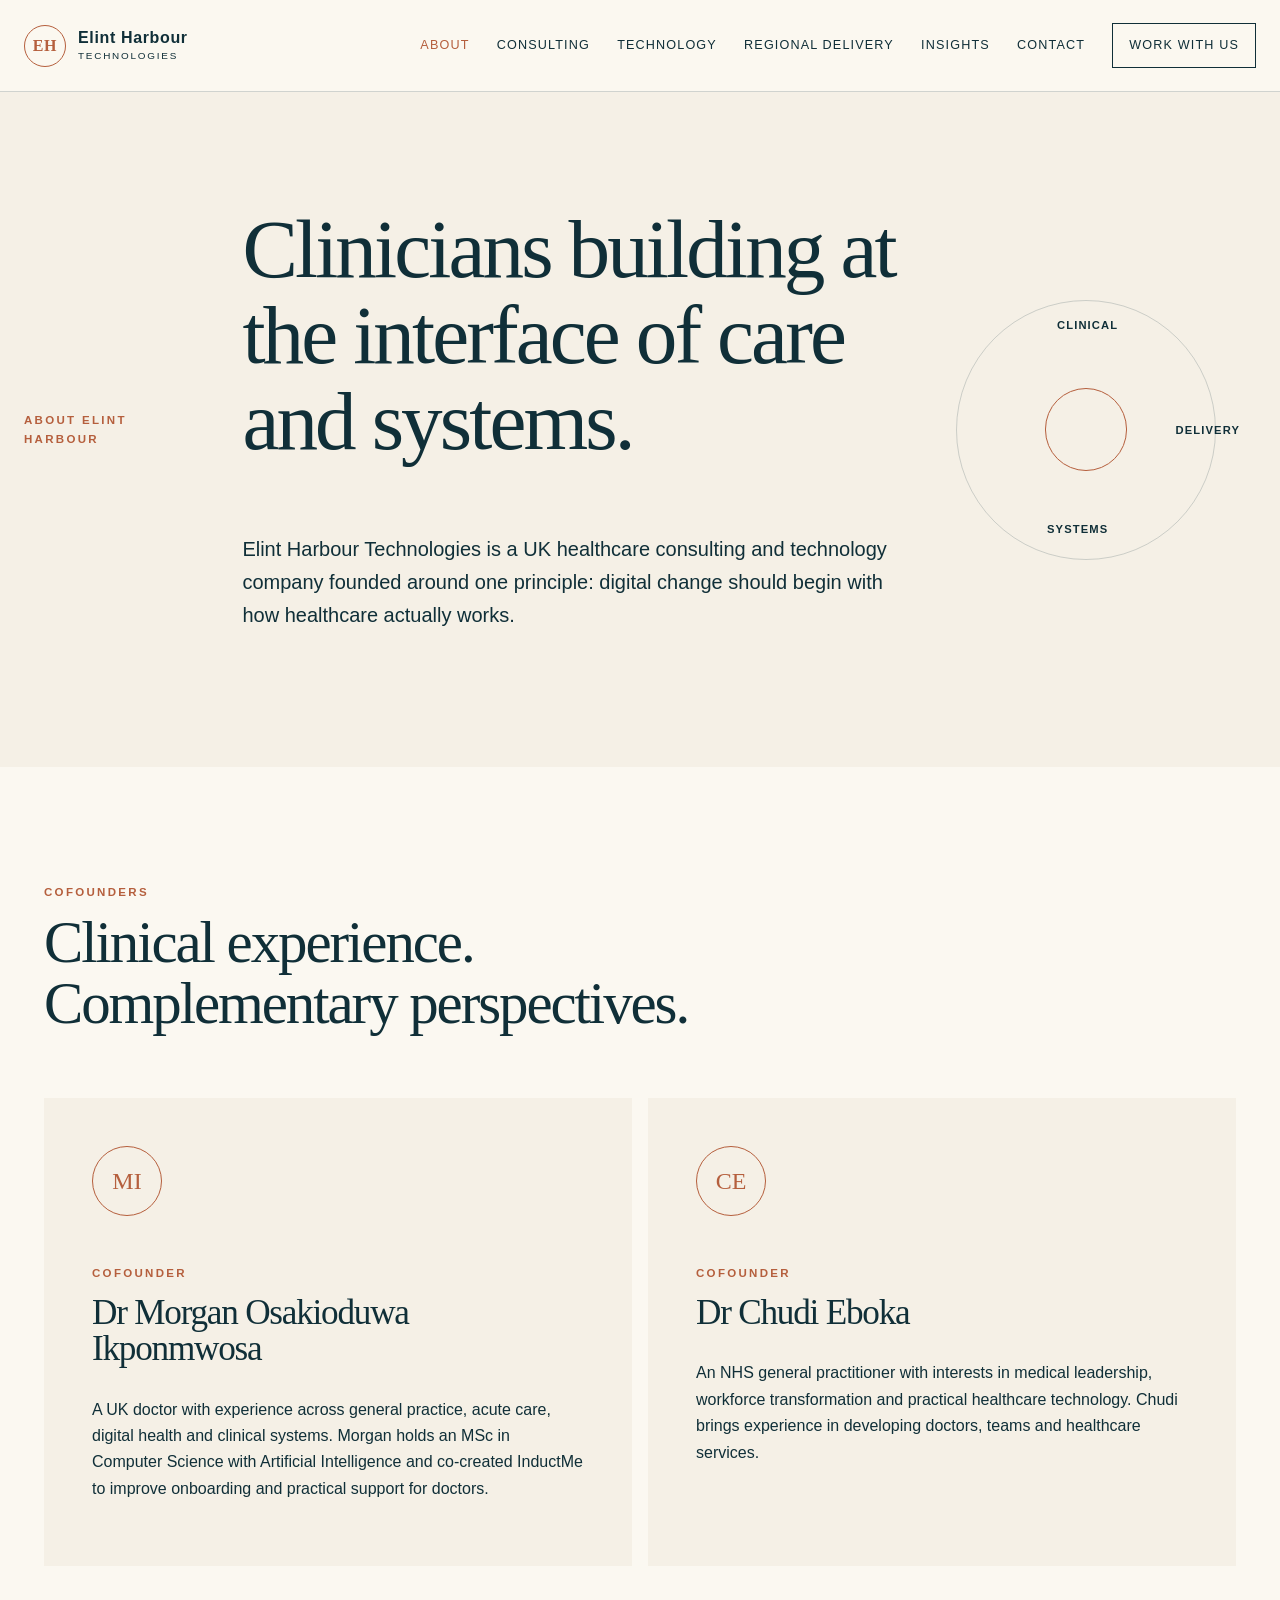
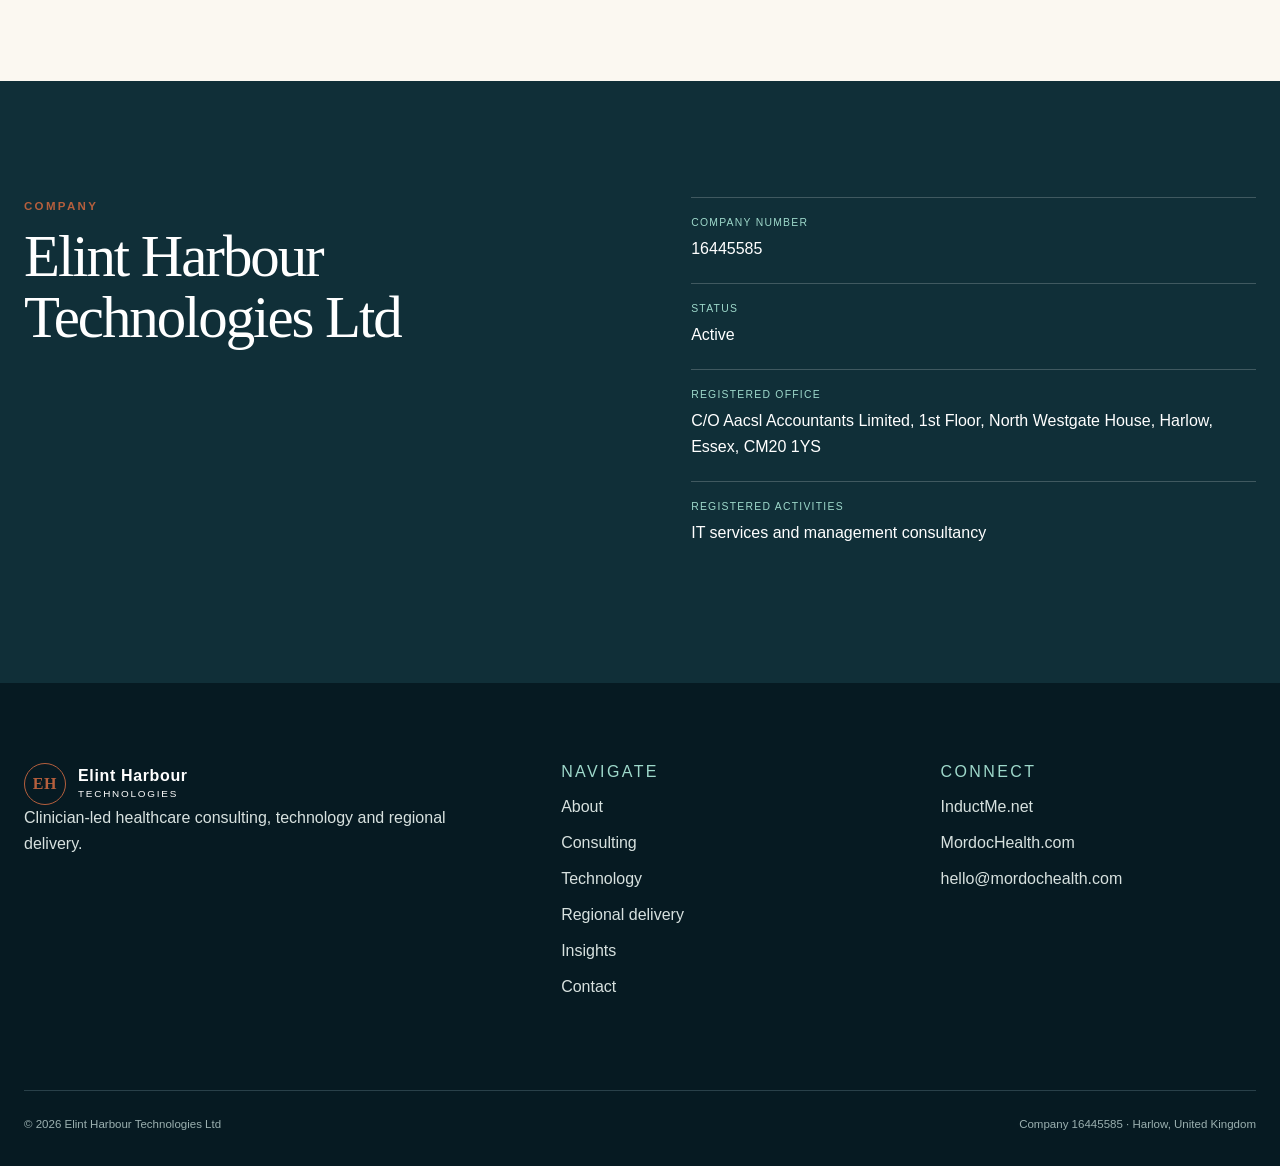
==== about/index.html @ cb21244c "Publish portfolio design option" ====
<!doctype html><html lang="en-GB"><head><meta charset="utf-8"><meta name="viewport" content="width=device-width,initial-scale=1"><title>About Elint Harbour Technologies</title><meta name="description" content="Meet Elint Harbour Technologies and cofounders Dr Morgan Ikponmwosa and Dr Chudi Eboka."><meta name="theme-color" content="#102f38"><link rel="stylesheet" href="../assets/css/site.css"><script defer src="../assets/js/site.js"></script></head><body><a class="skip" href="#main">Skip to content</a><header class="site-header"><a class="brand" href="../"><span class="brand-mark">EH</span><span>Elint Harbour<small>Technologies</small></span></a><button class="menu" type="button" aria-expanded="false" aria-controls="primary-nav"><span>Menu</span><i></i></button><nav id="primary-nav" aria-label="Primary navigation"><a href="../about/" aria-current="page">About</a><a href="../consulting/">Consulting</a><a href="../technology/">Technology</a><a href="../regional-delivery/">Regional delivery</a><a href="../insights/">Insights</a><a href="../contact/">Contact</a><a class="nav-cta" href="../contact/">Work with us</a></nav></header><main id="main"><section class="page-hero"><div class="rule-label">About Elint Harbour</div><div class="hero-copy"><h1>Clinicians building at the interface of care and systems.</h1><p>Elint Harbour Technologies is a UK healthcare consulting and technology company founded around one principle: digital change should begin with how healthcare actually works.</p></div><div class="orbit" aria-hidden="true"><i></i><b>Clinical</b><b>Systems</b><b>Delivery</b></div></section><section class="founders"><div class="section-intro"><p class="eyebrow">Cofounders</p><h2>Clinical experience. Complementary perspectives.</h2></div><div class="founder-grid"><article><div class="monogram">MI</div><p class="eyebrow">Cofounder</p><h2>Dr Morgan Osakioduwa Ikponmwosa</h2><p>A UK doctor with experience across general practice, acute care, digital health and clinical systems. Morgan holds an MSc in Computer Science with Artificial Intelligence and co-created InductMe to improve onboarding and practical support for doctors.</p></article><article><div class="monogram">CE</div><p class="eyebrow">Cofounder</p><h2>Dr Chudi Eboka</h2><p>An NHS general practitioner with interests in medical leadership, workforce transformation and practical healthcare technology. Chudi brings experience in developing doctors, teams and healthcare services.</p></article></div></section><section class="company-facts"><div><p class="eyebrow">Company</p><h2>Elint Harbour Technologies Ltd</h2></div><dl><div><dt>Company number</dt><dd>16445585</dd></div><div><dt>Status</dt><dd>Active</dd></div><div><dt>Registered office</dt><dd>C/O Aacsl Accountants Limited, 1st Floor, North Westgate House, Harlow, Essex, CM20 1YS</dd></div><div><dt>Registered activities</dt><dd>IT services and management consultancy</dd></div></dl></section></main><footer><div class="footer-grid"><div><a class="brand inverse" href="../"><span class="brand-mark">EH</span><span>Elint Harbour<small>Technologies</small></span></a><p>Clinician-led healthcare consulting, technology and regional delivery.</p></div><div><h2>Navigate</h2><a href="../about/" aria-current="page">About</a><a href="../consulting/">Consulting</a><a href="../technology/">Technology</a><a href="../regional-delivery/">Regional delivery</a><a href="../insights/">Insights</a><a href="../contact/">Contact</a></div><div><h2>Connect</h2><a href="https://inductme.net/">InductMe.net</a><a href="https://mordochealth.com/">MordocHealth.com</a><a href="mailto:hello@mordochealth.com">hello@mordochealth.com</a></div></div><div class="legal"><span>© 2026 Elint Harbour Technologies Ltd</span><span>Company 16445585 · Harlow, United Kingdom</span></div></footer></body></html>
---- assets/css/site.css ----
:root{--ink:#102f38;--navy:#0a2530;--teal:#0b7772;--teal2:#9ed9cb;--ivory:#f5f0e6;--paper:#fbf8f1;--sand:#e7d5b7;--copper:#b55f3d;--line:rgba(16,47,56,.18);--max:1240px}*{box-sizing:border-box}html{scroll-behavior:smooth}body{margin:0;background:var(--paper);color:var(--ink);font:16px/1.65 Arial,Helvetica,sans-serif}a{color:inherit}h1,h2,h3,p{margin-top:0}h1,h2{font-family:Georgia,'Times New Roman',serif;font-weight:400;line-height:1.03;letter-spacing:-.035em}h1{font-size:clamp(3.4rem,7.7vw,7.4rem)}h2{font-size:clamp(2.25rem,4.6vw,4.8rem)}h3{font-size:1.4rem}.skip{position:fixed;z-index:20;top:-100px;left:1rem;background:#fff;padding:.8rem}.skip:focus{top:1rem}.site-header{height:92px;padding:0 max(24px,calc((100vw - var(--max))/2));display:flex;align-items:center;justify-content:space-between;border-bottom:1px solid var(--line);background:rgba(251,248,241,.96);position:relative;z-index:10}.brand{display:flex;align-items:center;gap:.75rem;text-decoration:none;font-weight:700;letter-spacing:.04em;line-height:1}.brand small{display:block;font-size:.62rem;text-transform:uppercase;letter-spacing:.18em;margin-top:.3rem;font-weight:400}.brand-mark{display:grid;place-items:center;width:42px;height:42px;border:1px solid var(--copper);border-radius:50%;font-family:Georgia,serif;color:var(--copper)}nav{display:flex;align-items:center;gap:1.7rem}nav a{text-decoration:none;font-size:.79rem;text-transform:uppercase;letter-spacing:.09em;white-space:nowrap}nav a[aria-current=page]{color:var(--copper)}.nav-cta{border:1px solid var(--ink);padding:.7rem 1rem}.menu{display:none}.home-hero,.page-hero,.statement,.pillars,.model,.spotlight,.principles,.directory,.capabilities,.audience,.product-focus,.boundary,.regional-grid,.roadmap,.future-regions,.founders,.company-facts,.themes,.contact-paths{max-width:var(--max);margin:auto;padding:clamp(70px,9vw,130px) 24px}.home-hero{max-width:none;padding-left:max(24px,calc((100vw - var(--max))/2));padding-right:max(24px,calc((100vw - var(--max))/2));min-height:730px;display:grid;grid-template-columns:1.08fr .92fr;gap:7vw;align-items:center;background:linear-gradient(120deg,var(--paper) 0 68%,var(--ivory) 68%)}.home-hero h1 em{color:var(--teal);font-style:italic}.hero-copy>p:not(.eyebrow){font-size:1.25rem;max-width:680px}.eyebrow,.rule-label{text-transform:uppercase;letter-spacing:.2em;font-weight:bold;font-size:.72rem;color:var(--copper)}.actions{display:flex;align-items:center;gap:2rem;margin-top:2.1rem}.button{display:inline-block;background:var(--ink);color:white;text-decoration:none;padding:1rem 1.4rem;text-transform:uppercase;letter-spacing:.12em;font-size:.75rem}.text-link{font-weight:bold;text-decoration:none;border-bottom:1px solid;padding-bottom:.2rem}.system-map{border:1px solid var(--line);padding:1.2rem;background:rgba(255,255,255,.55)}.map-head{min-height:220px;background:var(--ink);color:white;padding:2rem;display:flex;flex-direction:column;justify-content:space-between}.map-head span,.map-grid small{font-size:.7rem;text-transform:uppercase;letter-spacing:.16em;color:var(--teal2)}.map-head strong{font:2.2rem/1.1 Georgia,serif}.map-grid{display:grid;grid-template-columns:repeat(3,1fr);border:1px solid var(--line);border-top:0}.map-grid a{padding:1.2rem .8rem;text-decoration:none;border-right:1px solid var(--line)}.map-grid a:last-child{border:0}.map-grid b,.map-grid span{display:block}.map-grid span{font-size:.72rem;margin-top:.5rem}.statement{text-align:center}.statement h2 span{color:var(--teal)}.split{display:grid;grid-template-columns:1fr 1fr;gap:7vw;text-align:left;max-width:950px;margin:3rem auto 0}.split .lead{font:1.7rem/1.35 Georgia,serif}.pillars{display:grid;grid-template-columns:.8fr 1.2fr;gap:8vw;border-top:1px solid var(--line)}.pillar-list article{padding:2.2rem 0;border-top:1px solid var(--line);display:grid;grid-template-columns:120px 1fr;gap:.5rem 2rem}.pillar-list article:first-child{border-top:0;padding-top:0}.pillar-list span{grid-row:1/4;text-transform:uppercase;font-size:.7rem;letter-spacing:.15em}.pillar-list h3{font:2rem Georgia,serif;margin:0}.pillar-list a{font-weight:bold}.model{max-width:none;background:var(--ink);color:white;padding-left:max(24px,calc((100vw - var(--max))/2));padding-right:max(24px,calc((100vw - var(--max))/2));display:grid;grid-template-columns:1fr 1fr;gap:10vw}.model p{max-width:570px}.light{color:white}.geo-lines{border-left:1px solid rgba(255,255,255,.3);padding-left:3rem}.geo-lines div{padding:1.8rem 0;border-bottom:1px solid rgba(255,255,255,.2)}.geo-lines b,.geo-lines span{display:block}.geo-lines span{color:#b9cecf}.geo-lines .active b{color:var(--teal2)}.spotlight{display:grid;grid-template-columns:1fr 1fr;gap:1rem}.spot-card{padding:clamp(2rem,5vw,5rem)}.spot-card h2{font-size:clamp(2.4rem,4vw,4.4rem)}.spot-card a{font-weight:bold}.teal{background:var(--teal);color:white}.sand{background:var(--sand)}.principles{display:grid;grid-template-columns:1fr 1fr;gap:7vw}.principles ol{list-style:none;padding:0;margin:0;counter-reset:item}.principles li{border-top:1px solid var(--line);padding:1.5rem 0;display:grid;gap:.4rem}.principles li b{font:1.5rem Georgia,serif}.directory{background:var(--ivory);max-width:none;padding-left:max(24px,calc((100vw - var(--max))/2));padding-right:max(24px,calc((100vw - var(--max))/2))}.directory>div{display:grid;grid-template-columns:repeat(3,1fr);border-top:1px solid var(--line)}.directory a{padding:2rem 1rem;text-decoration:none;border-right:1px solid var(--line)}.directory b,.directory span{display:block}.directory span{margin-top:.8rem;font-size:.85rem}.page-hero{max-width:none;padding-left:max(24px,calc((100vw - var(--max))/2));padding-right:max(24px,calc((100vw - var(--max))/2));display:grid;grid-template-columns:180px 1fr 300px;gap:3vw;min-height:650px;align-items:center;background:var(--ivory)}.page-hero h1{font-size:clamp(3.5rem,6.5vw,6.6rem)}.orbit{width:260px;height:260px;border:1px solid var(--line);border-radius:50%;position:relative}.orbit i{position:absolute;inset:34%;border:1px solid var(--copper);border-radius:50%}.orbit b{position:absolute;font-size:.7rem;text-transform:uppercase;letter-spacing:.1em}.orbit b:nth-of-type(1){top:15px;left:100px}.orbit b:nth-of-type(2){bottom:20px;left:90px}.orbit b:nth-of-type(3){top:120px;right:-25px}.capabilities .section-intro,.founders .section-intro,.themes .section-intro{max-width:750px}.card-grid{display:grid;grid-template-columns:repeat(3,1fr);margin-top:4rem;border-left:1px solid var(--line);border-top:1px solid var(--line)}.card-grid article{padding:2.2rem;border-right:1px solid var(--line);border-bottom:1px solid var(--line);min-height:300px}.card-grid article>span,.products-stack article>span,.themes article>span,.contact-paths article>span{color:var(--copper);text-transform:uppercase;font-size:.68rem;letter-spacing:.14em}.card-grid h2{font-size:1.8rem;margin-top:3rem}.audience,.company-facts{background:var(--ink);color:white;max-width:none;padding-left:max(24px,calc((100vw - var(--max))/2));padding-right:max(24px,calc((100vw - var(--max))/2));display:grid;grid-template-columns:1fr 1fr;gap:8vw}.audience>p{font-size:1.3rem}.product-focus,.regional-grid{display:grid;gap:7vw}.product-identity{display:flex;align-items:center;gap:2rem}.product-identity img{width:90px;border-radius:20%}.feature-grid{display:grid;grid-template-columns:1fr 1fr;border-top:1px solid var(--line);border-left:1px solid var(--line)}.feature-grid article{padding:2rem;border-right:1px solid var(--line);border-bottom:1px solid var(--line)}.boundary{max-width:none;background:var(--teal);color:white;padding-left:max(24px,calc((100vw - var(--max))/2));padding-right:max(24px,calc((100vw - var(--max))/2))}.boundary h2,.boundary p{max-width:850px}.regional-grid{grid-template-columns:.8fr 1.2fr}.region-lead img{width:90px}.products-stack article{padding:2rem 0;border-top:1px solid var(--line)}.products-stack h2{font-size:2.5rem;margin:.5rem 0}.roadmap>div{display:grid;grid-template-columns:1fr 1fr;gap:1rem}.roadmap article{background:var(--ivory);padding:2rem}.future-regions{border-top:1px solid var(--line)}.future-regions h2{font-size:3rem}.founder-grid{display:grid;grid-template-columns:1fr 1fr;gap:1rem;margin-top:4rem}.founder-grid article{background:var(--ivory);padding:3rem}.monogram{width:70px;height:70px;border-radius:50%;display:grid;place-items:center;border:1px solid var(--copper);color:var(--copper);font:1.5rem Georgia,serif;margin-bottom:3rem}.founder-grid h2{font-size:2.2rem}.company-facts dl{margin:0}.company-facts dl div{padding:1rem 0;border-top:1px solid rgba(255,255,255,.2)}dt{text-transform:uppercase;letter-spacing:.12em;font-size:.65rem;color:var(--teal2)}dd{margin:.3rem 0}.themes article{display:grid;grid-template-columns:140px 1fr 1fr;gap:2rem;padding:2.5rem 0;border-top:1px solid var(--line)}.themes article h2{font-size:2.2rem}.contact-paths{display:grid;grid-template-columns:1fr 1fr}.contact-paths article{padding:3rem;border:1px solid var(--line);margin:-1px 0 0 -1px;scroll-margin-top:20px}.contact-paths h2{font-size:2.5rem;margin-top:1rem}.contact-paths a{font-weight:bold}footer{background:#061a22;color:#d7e1df;padding:5rem max(24px,calc((100vw - var(--max))/2)) 2rem}.footer-grid{display:grid;grid-template-columns:1.5fr 1fr 1fr;gap:5vw}.inverse{color:white}.footer-grid>div>a:not(.brand){display:block;margin:.6rem 0;text-decoration:none}.footer-grid h2{font:1rem Arial,sans-serif;text-transform:uppercase;letter-spacing:.15em;color:var(--teal2)}.legal{display:flex;justify-content:space-between;margin-top:5rem;padding-top:1.5rem;border-top:1px solid #294049;font-size:.72rem;color:#9bb0b0}:focus-visible{outline:3px solid var(--copper);outline-offset:4px}@media(max-width:1000px){.site-header{height:76px}.menu{display:flex;align-items:center;gap:.7rem;background:none;border:0;padding:.8rem;font:inherit}.menu i,.menu i:before,.menu i:after{content:"";display:block;width:22px;height:1px;background:var(--ink);position:relative}.menu i:before{position:absolute;top:-6px}.menu i:after{position:absolute;top:6px}.site-header nav{display:none;position:absolute;top:76px;left:0;right:0;background:var(--paper);padding:1rem 24px 2rem;flex-direction:column;align-items:stretch;border-bottom:1px solid var(--line)}.site-header nav.open{display:flex}.site-header nav a{font-size:.9rem;padding:.55rem}.home-hero,.page-hero{grid-template-columns:1fr;min-height:auto}.home-hero{padding-top:80px;padding-bottom:80px;background:var(--paper)}.page-hero{padding-top:80px;padding-bottom:80px}.rule-label{align-self:end}.orbit{display:none}.pillars,.principles,.model,.regional-grid,.audience,.company-facts{grid-template-columns:1fr}.card-grid{grid-template-columns:1fr 1fr}.audience{gap:1rem}.directory>div{grid-template-columns:1fr}.directory a{border-bottom:1px solid var(--line);border-right:0}.themes article{grid-template-columns:100px 1fr}.themes article p{grid-column:2}.footer-grid{grid-template-columns:1fr 1fr}.footer-grid>div:first-child{grid-column:1/3}}@media(max-width:650px){h1{font-size:3.35rem}.home-hero h1{font-size:3.55rem}.actions{align-items:flex-start;flex-direction:column;gap:1.2rem}.map-grid{grid-template-columns:1fr}.map-grid a{border-right:0;border-bottom:1px solid var(--line)}.split,.spotlight,.founder-grid,.feature-grid,.roadmap>div,.contact-paths{grid-template-columns:1fr}.pillars{gap:3rem}.pillar-list article{grid-template-columns:1fr}.pillar-list span{grid-row:auto}.card-grid{grid-template-columns:1fr}.card-grid article{min-height:auto}.product-identity{align-items:flex-start}.themes article{grid-template-columns:1fr;gap:.5rem}.themes article p{grid-column:1}.footer-grid{grid-template-columns:1fr}.footer-grid>div:first-child{grid-column:auto}.legal{flex-direction:column;gap:.5rem}.page-hero{min-height:500px}.founder-grid article,.contact-paths article{padding:2rem}}
@media(prefers-reduced-motion:reduce){html{scroll-behavior:auto}*{animation:none!important;transition:none!important}}
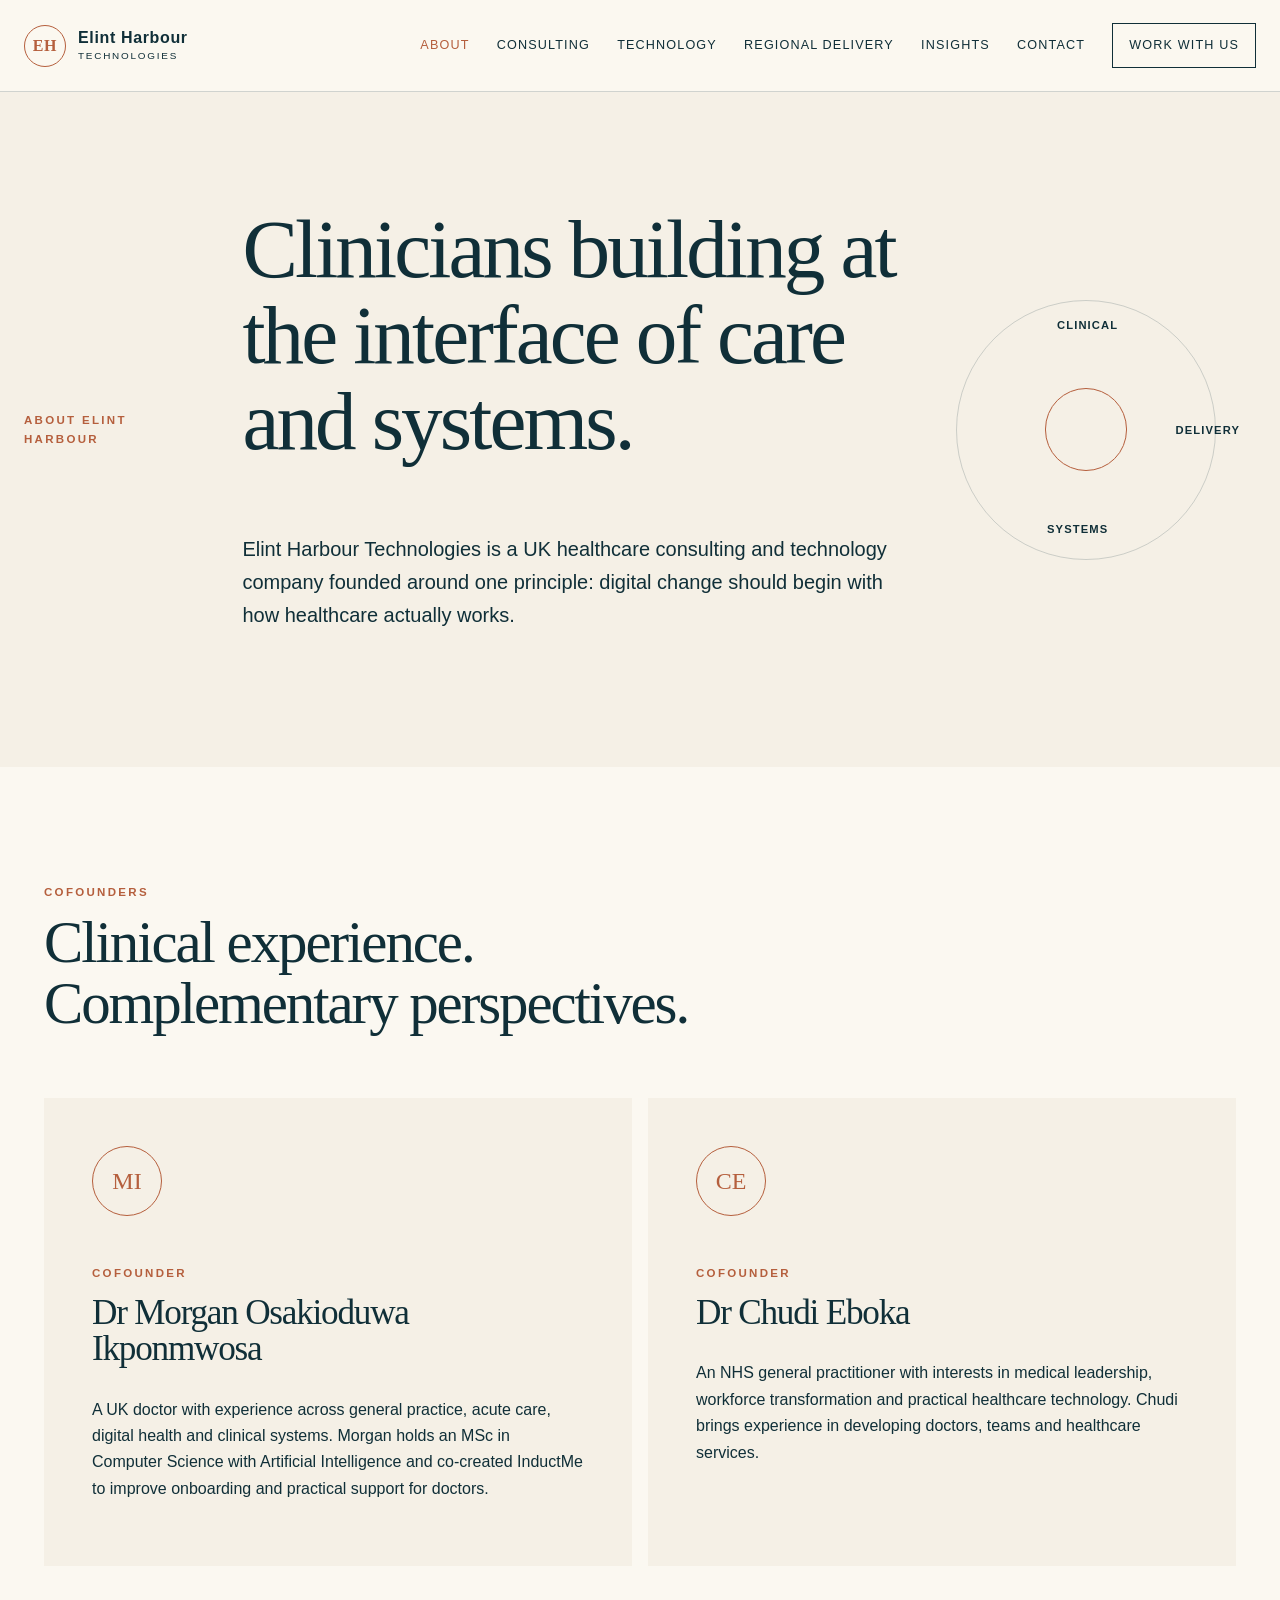
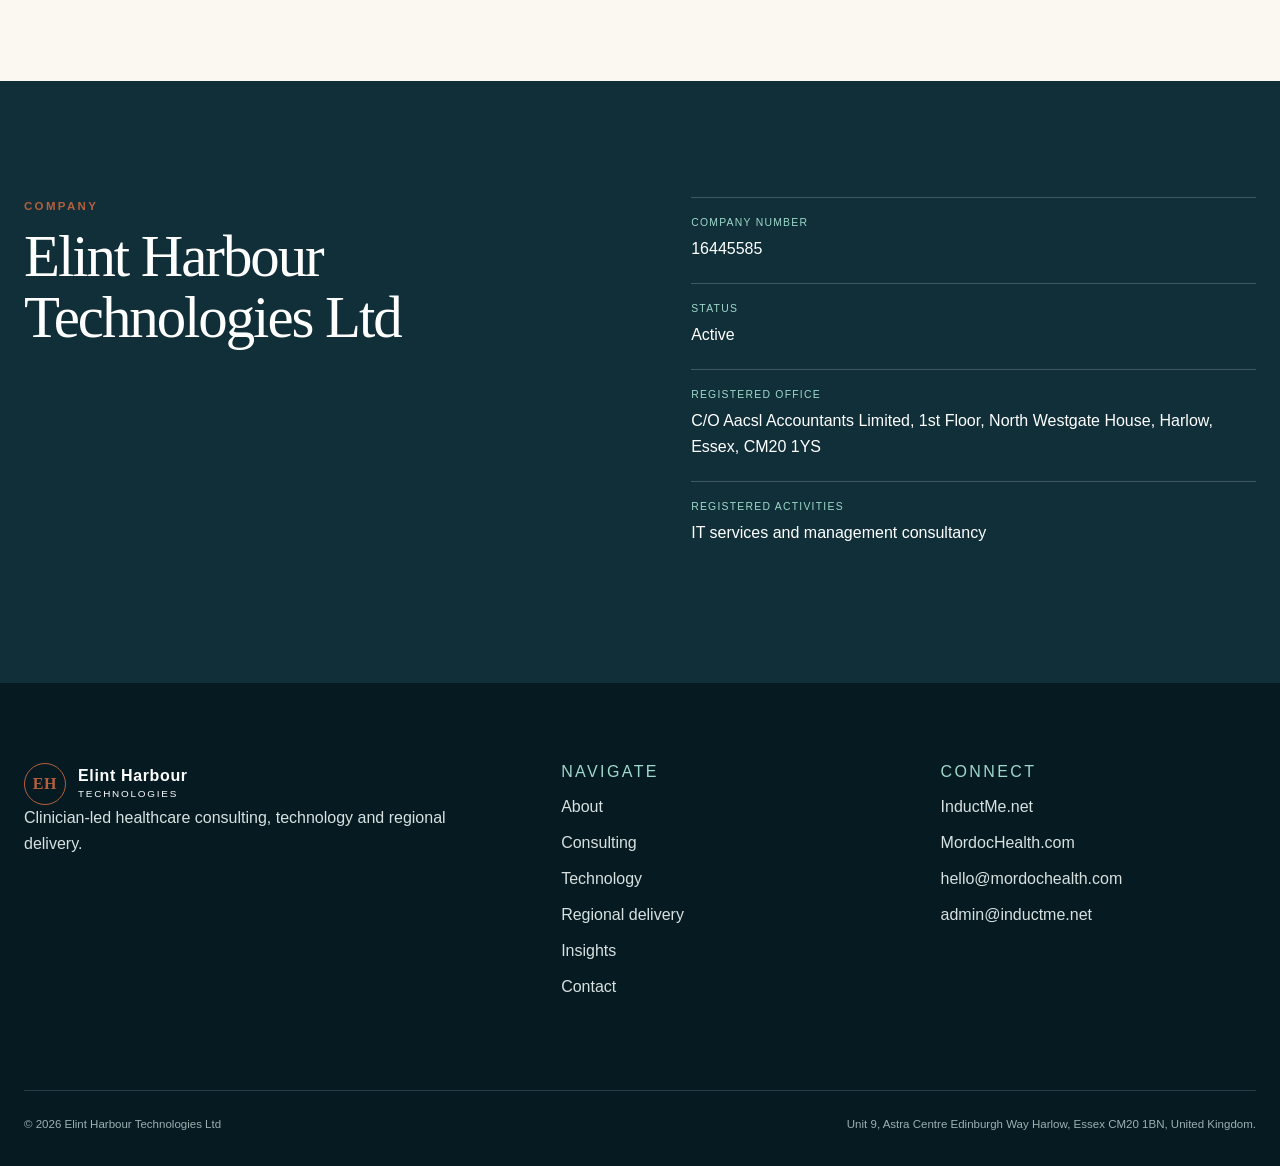
==== commit b550055e: "Update footer address and contact links" ====
--- a/about/index.html
+++ b/about/index.html
@@ -1 +1 @@
-<!doctype html><html lang="en-GB"><head><meta charset="utf-8"><meta name="viewport" content="width=device-width,initial-scale=1"><title>About Elint Harbour Technologies</title><meta name="description" content="Meet Elint Harbour Technologies and cofounders Dr Morgan Ikponmwosa and Dr Chudi Eboka."><meta name="theme-color" content="#102f38"><link rel="stylesheet" href="../assets/css/site.css"><script defer src="../assets/js/site.js"></script></head><body><a class="skip" href="#main">Skip to content</a><header class="site-header"><a class="brand" href="../"><span class="brand-mark">EH</span><span>Elint Harbour<small>Technologies</small></span></a><button class="menu" type="button" aria-expanded="false" aria-controls="primary-nav"><span>Menu</span><i></i></button><nav id="primary-nav" aria-label="Primary navigation"><a href="../about/" aria-current="page">About</a><a href="../consulting/">Consulting</a><a href="../technology/">Technology</a><a href="../regional-delivery/">Regional delivery</a><a href="../insights/">Insights</a><a href="../contact/">Contact</a><a class="nav-cta" href="../contact/">Work with us</a></nav></header><main id="main"><section class="page-hero"><div class="rule-label">About Elint Harbour</div><div class="hero-copy"><h1>Clinicians building at the interface of care and systems.</h1><p>Elint Harbour Technologies is a UK healthcare consulting and technology company founded around one principle: digital change should begin with how healthcare actually works.</p></div><div class="orbit" aria-hidden="true"><i></i><b>Clinical</b><b>Systems</b><b>Delivery</b></div></section><section class="founders"><div class="section-intro"><p class="eyebrow">Cofounders</p><h2>Clinical experience. Complementary perspectives.</h2></div><div class="founder-grid"><article><div class="monogram">MI</div><p class="eyebrow">Cofounder</p><h2>Dr Morgan Osakioduwa Ikponmwosa</h2><p>A UK doctor with experience across general practice, acute care, digital health and clinical systems. Morgan holds an MSc in Computer Science with Artificial Intelligence and co-created InductMe to improve onboarding and practical support for doctors.</p></article><article><div class="monogram">CE</div><p class="eyebrow">Cofounder</p><h2>Dr Chudi Eboka</h2><p>An NHS general practitioner with interests in medical leadership, workforce transformation and practical healthcare technology. Chudi brings experience in developing doctors, teams and healthcare services.</p></article></div></section><section class="company-facts"><div><p class="eyebrow">Company</p><h2>Elint Harbour Technologies Ltd</h2></div><dl><div><dt>Company number</dt><dd>16445585</dd></div><div><dt>Status</dt><dd>Active</dd></div><div><dt>Registered office</dt><dd>C/O Aacsl Accountants Limited, 1st Floor, North Westgate House, Harlow, Essex, CM20 1YS</dd></div><div><dt>Registered activities</dt><dd>IT services and management consultancy</dd></div></dl></section></main><footer><div class="footer-grid"><div><a class="brand inverse" href="../"><span class="brand-mark">EH</span><span>Elint Harbour<small>Technologies</small></span></a><p>Clinician-led healthcare consulting, technology and regional delivery.</p></div><div><h2>Navigate</h2><a href="../about/" aria-current="page">About</a><a href="../consulting/">Consulting</a><a href="../technology/">Technology</a><a href="../regional-delivery/">Regional delivery</a><a href="../insights/">Insights</a><a href="../contact/">Contact</a></div><div><h2>Connect</h2><a href="https://inductme.net/">InductMe.net</a><a href="https://mordochealth.com/">MordocHealth.com</a><a href="mailto:hello@mordochealth.com">hello@mordochealth.com</a></div></div><div class="legal"><span>© 2026 Elint Harbour Technologies Ltd</span><span>Company 16445585 · Harlow, United Kingdom</span></div></footer></body></html>+<!doctype html><html lang="en-GB"><head><meta charset="utf-8"><meta name="viewport" content="width=device-width,initial-scale=1"><title>About Elint Harbour Technologies</title><meta name="description" content="Meet Elint Harbour Technologies and cofounders Dr Morgan Ikponmwosa and Dr Chudi Eboka."><meta name="theme-color" content="#102f38"><link rel="stylesheet" href="../assets/css/site.css"><script defer src="../assets/js/site.js"></script></head><body><a class="skip" href="#main">Skip to content</a><header class="site-header"><a class="brand" href="../"><span class="brand-mark">EH</span><span>Elint Harbour<small>Technologies</small></span></a><button class="menu" type="button" aria-expanded="false" aria-controls="primary-nav"><span>Menu</span><i></i></button><nav id="primary-nav" aria-label="Primary navigation"><a href="../about/" aria-current="page">About</a><a href="../consulting/">Consulting</a><a href="../technology/">Technology</a><a href="../regional-delivery/">Regional delivery</a><a href="../insights/">Insights</a><a href="../contact/">Contact</a><a class="nav-cta" href="../contact/">Work with us</a></nav></header><main id="main"><section class="page-hero"><div class="rule-label">About Elint Harbour</div><div class="hero-copy"><h1>Clinicians building at the interface of care and systems.</h1><p>Elint Harbour Technologies is a UK healthcare consulting and technology company founded around one principle: digital change should begin with how healthcare actually works.</p></div><div class="orbit" aria-hidden="true"><i></i><b>Clinical</b><b>Systems</b><b>Delivery</b></div></section><section class="founders"><div class="section-intro"><p class="eyebrow">Cofounders</p><h2>Clinical experience. Complementary perspectives.</h2></div><div class="founder-grid"><article><div class="monogram">MI</div><p class="eyebrow">Cofounder</p><h2>Dr Morgan Osakioduwa Ikponmwosa</h2><p>A UK doctor with experience across general practice, acute care, digital health and clinical systems. Morgan holds an MSc in Computer Science with Artificial Intelligence and co-created InductMe to improve onboarding and practical support for doctors.</p></article><article><div class="monogram">CE</div><p class="eyebrow">Cofounder</p><h2>Dr Chudi Eboka</h2><p>An NHS general practitioner with interests in medical leadership, workforce transformation and practical healthcare technology. Chudi brings experience in developing doctors, teams and healthcare services.</p></article></div></section><section class="company-facts"><div><p class="eyebrow">Company</p><h2>Elint Harbour Technologies Ltd</h2></div><dl><div><dt>Company number</dt><dd>16445585</dd></div><div><dt>Status</dt><dd>Active</dd></div><div><dt>Registered office</dt><dd>C/O Aacsl Accountants Limited, 1st Floor, North Westgate House, Harlow, Essex, CM20 1YS</dd></div><div><dt>Registered activities</dt><dd>IT services and management consultancy</dd></div></dl></section></main><footer><div class="footer-grid"><div><a class="brand inverse" href="../"><span class="brand-mark">EH</span><span>Elint Harbour<small>Technologies</small></span></a><p>Clinician-led healthcare consulting, technology and regional delivery.</p></div><div><h2>Navigate</h2><a href="../about/" aria-current="page">About</a><a href="../consulting/">Consulting</a><a href="../technology/">Technology</a><a href="../regional-delivery/">Regional delivery</a><a href="../insights/">Insights</a><a href="../contact/">Contact</a></div><div><h2>Connect</h2><a href="https://inductme.net/">InductMe.net</a><a href="https://mordochealth.com/">MordocHealth.com</a><a href="mailto:hello@mordochealth.com">hello@mordochealth.com</a><a href="mailto:admin@inductme.net">admin@inductme.net</a></div></div><div class="legal"><span>© 2026 Elint Harbour Technologies Ltd</span><span>Unit 9, Astra Centre Edinburgh Way Harlow, Essex CM20 1BN, United Kingdom.</span></div></footer></body></html>
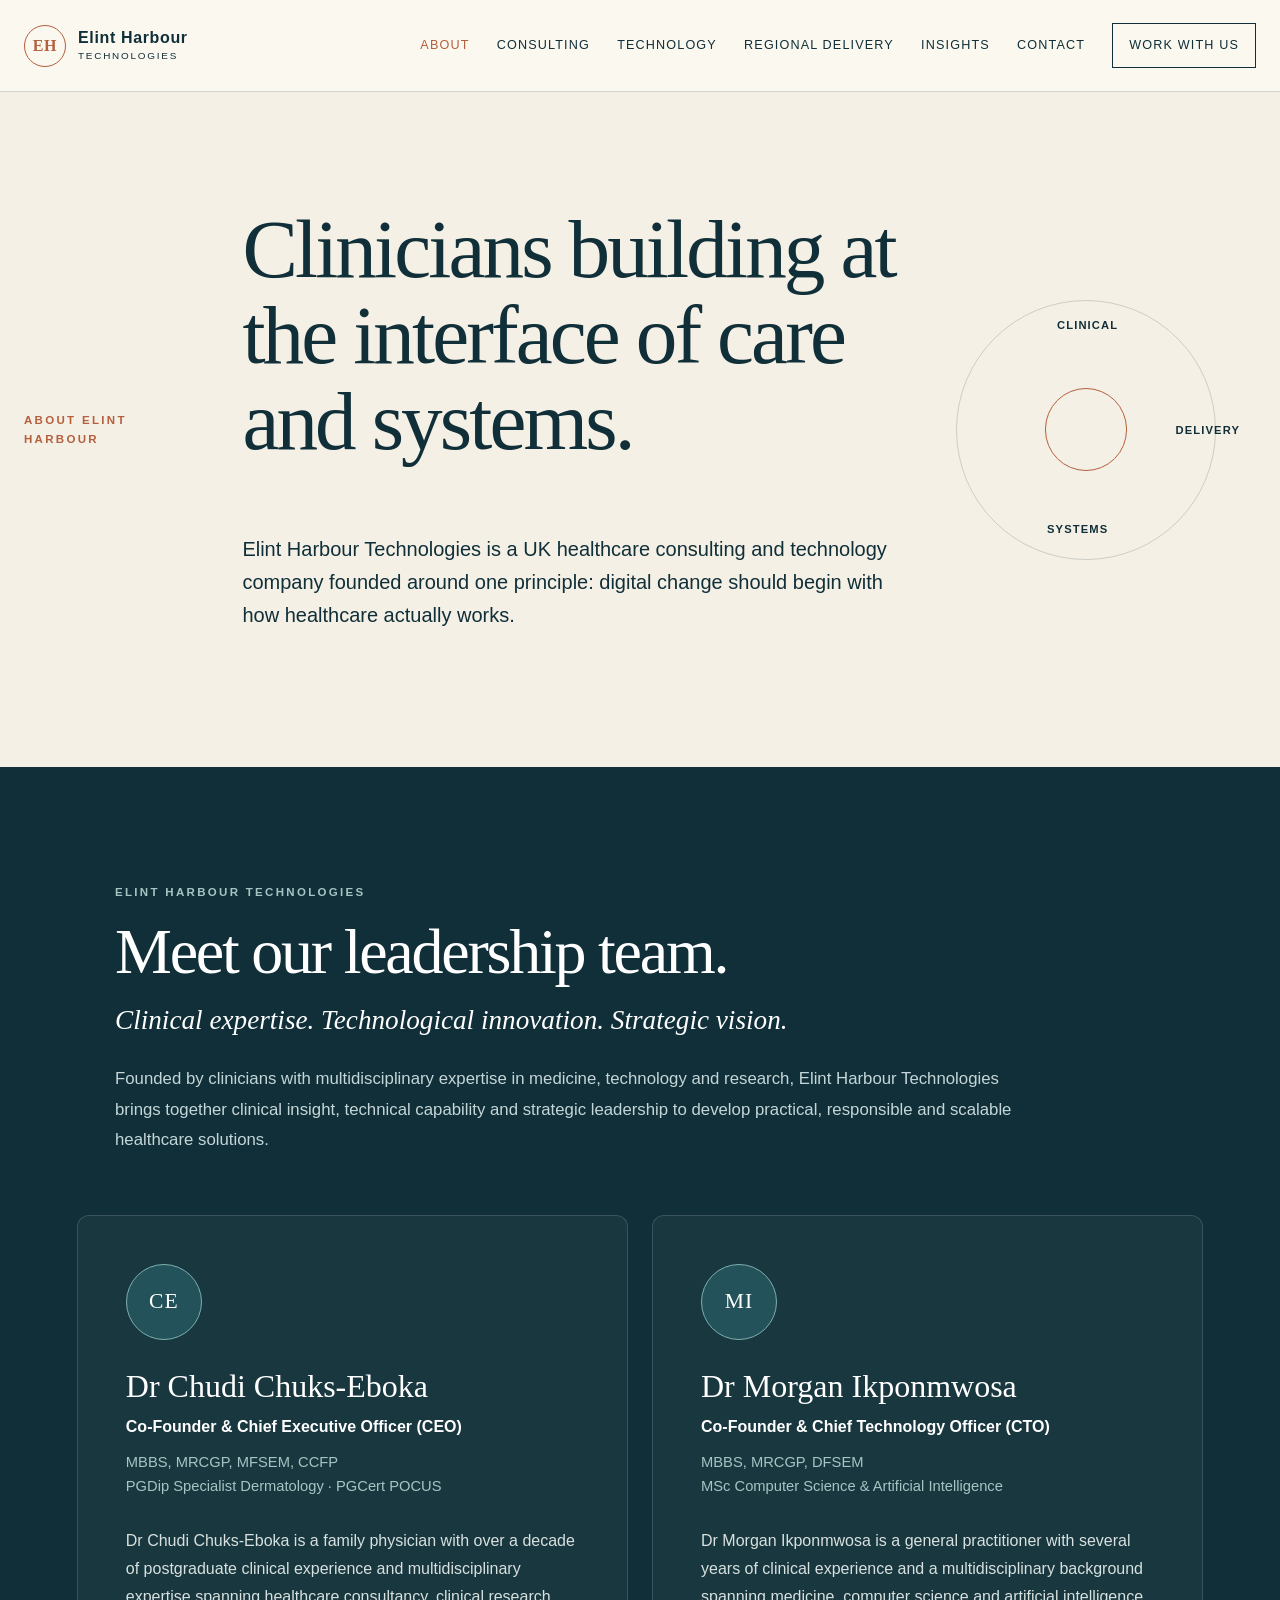
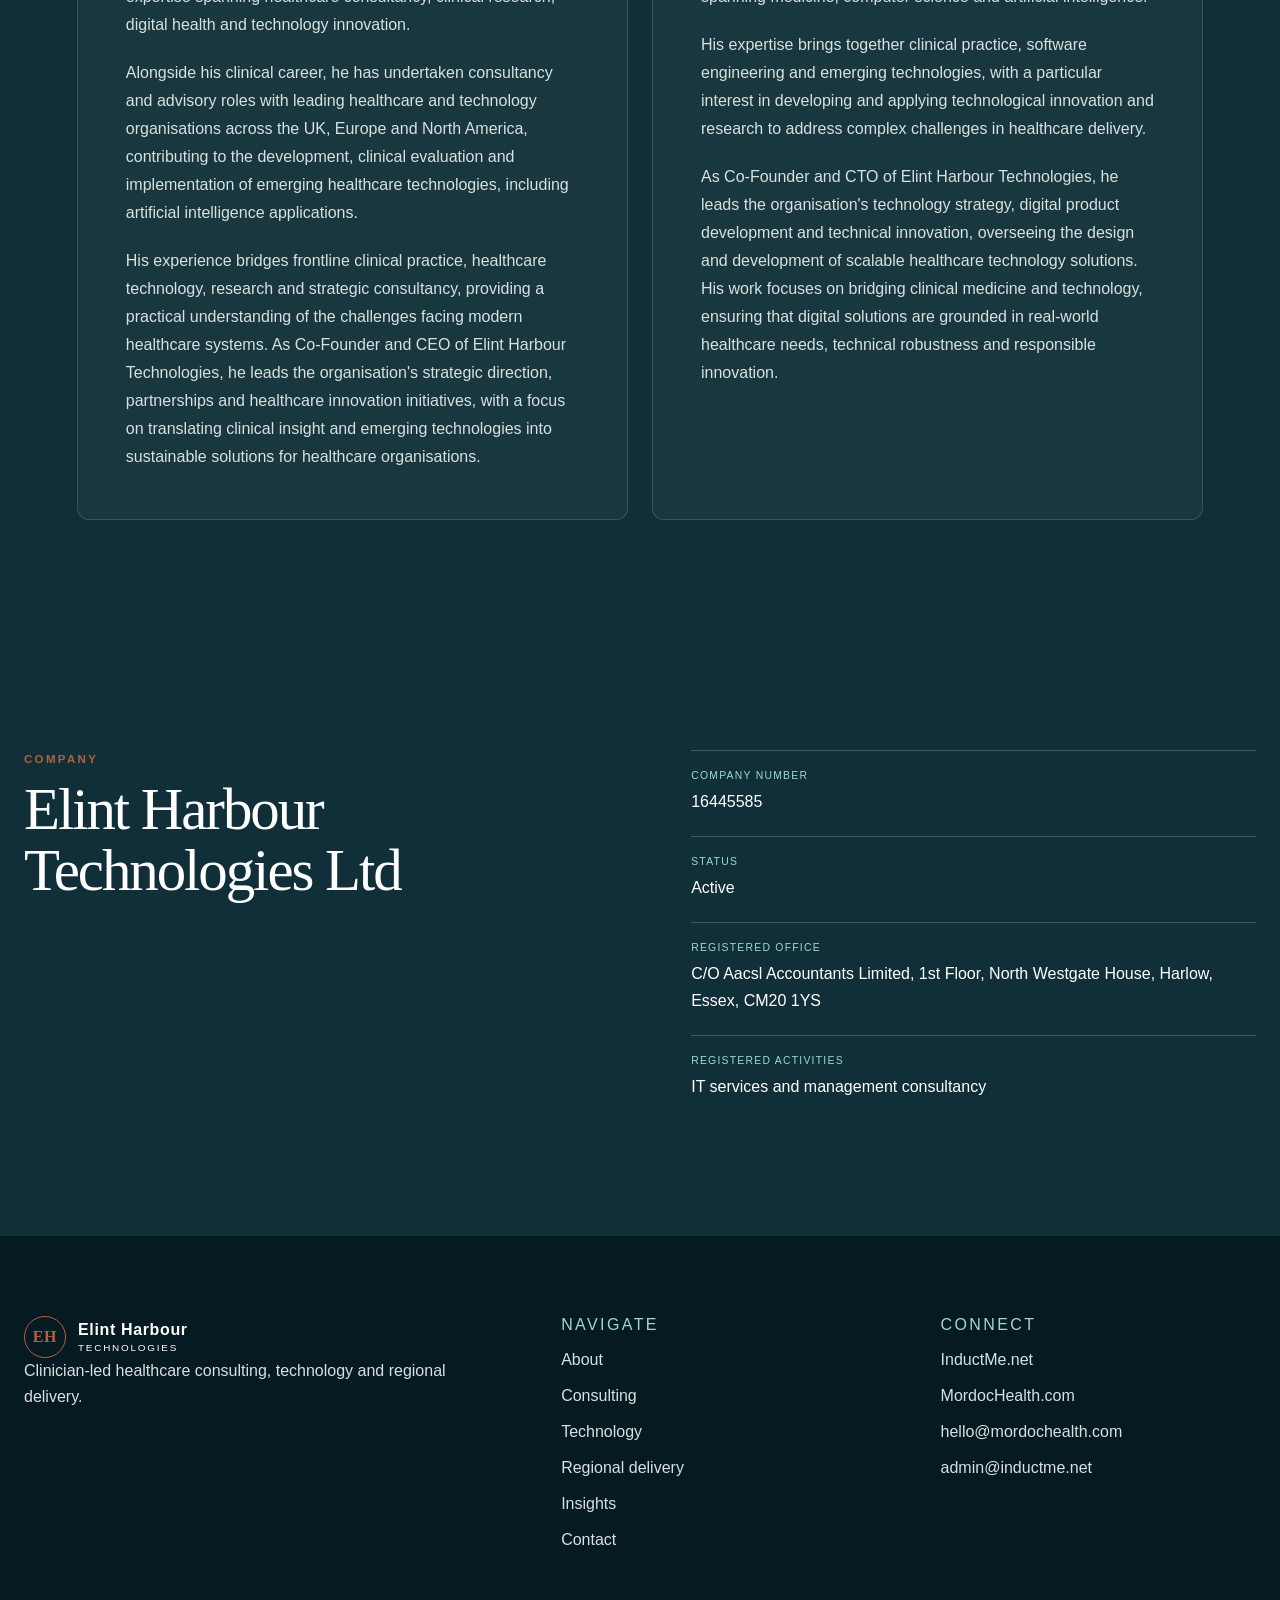
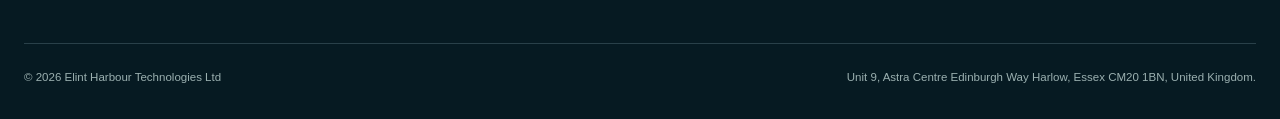
==== commit bd009e92: "Move leadership profiles to About page" ====
--- a/about/index.html
+++ b/about/index.html
@@ -1 +1,3 @@
-<!doctype html><html lang="en-GB"><head><meta charset="utf-8"><meta name="viewport" content="width=device-width,initial-scale=1"><title>About Elint Harbour Technologies</title><meta name="description" content="Meet Elint Harbour Technologies and cofounders Dr Morgan Ikponmwosa and Dr Chudi Eboka."><meta name="theme-color" content="#102f38"><link rel="stylesheet" href="../assets/css/site.css"><script defer src="../assets/js/site.js"></script></head><body><a class="skip" href="#main">Skip to content</a><header class="site-header"><a class="brand" href="../"><span class="brand-mark">EH</span><span>Elint Harbour<small>Technologies</small></span></a><button class="menu" type="button" aria-expanded="false" aria-controls="primary-nav"><span>Menu</span><i></i></button><nav id="primary-nav" aria-label="Primary navigation"><a href="../about/" aria-current="page">About</a><a href="../consulting/">Consulting</a><a href="../technology/">Technology</a><a href="../regional-delivery/">Regional delivery</a><a href="../insights/">Insights</a><a href="../contact/">Contact</a><a class="nav-cta" href="../contact/">Work with us</a></nav></header><main id="main"><section class="page-hero"><div class="rule-label">About Elint Harbour</div><div class="hero-copy"><h1>Clinicians building at the interface of care and systems.</h1><p>Elint Harbour Technologies is a UK healthcare consulting and technology company founded around one principle: digital change should begin with how healthcare actually works.</p></div><div class="orbit" aria-hidden="true"><i></i><b>Clinical</b><b>Systems</b><b>Delivery</b></div></section><section class="founders"><div class="section-intro"><p class="eyebrow">Cofounders</p><h2>Clinical experience. Complementary perspectives.</h2></div><div class="founder-grid"><article><div class="monogram">MI</div><p class="eyebrow">Cofounder</p><h2>Dr Morgan Osakioduwa Ikponmwosa</h2><p>A UK doctor with experience across general practice, acute care, digital health and clinical systems. Morgan holds an MSc in Computer Science with Artificial Intelligence and co-created InductMe to improve onboarding and practical support for doctors.</p></article><article><div class="monogram">CE</div><p class="eyebrow">Cofounder</p><h2>Dr Chudi Eboka</h2><p>An NHS general practitioner with interests in medical leadership, workforce transformation and practical healthcare technology. Chudi brings experience in developing doctors, teams and healthcare services.</p></article></div></section><section class="company-facts"><div><p class="eyebrow">Company</p><h2>Elint Harbour Technologies Ltd</h2></div><dl><div><dt>Company number</dt><dd>16445585</dd></div><div><dt>Status</dt><dd>Active</dd></div><div><dt>Registered office</dt><dd>C/O Aacsl Accountants Limited, 1st Floor, North Westgate House, Harlow, Essex, CM20 1YS</dd></div><div><dt>Registered activities</dt><dd>IT services and management consultancy</dd></div></dl></section></main><footer><div class="footer-grid"><div><a class="brand inverse" href="../"><span class="brand-mark">EH</span><span>Elint Harbour<small>Technologies</small></span></a><p>Clinician-led healthcare consulting, technology and regional delivery.</p></div><div><h2>Navigate</h2><a href="../about/" aria-current="page">About</a><a href="../consulting/">Consulting</a><a href="../technology/">Technology</a><a href="../regional-delivery/">Regional delivery</a><a href="../insights/">Insights</a><a href="../contact/">Contact</a></div><div><h2>Connect</h2><a href="https://inductme.net/">InductMe.net</a><a href="https://mordochealth.com/">MordocHealth.com</a><a href="mailto:hello@mordochealth.com">hello@mordochealth.com</a><a href="mailto:admin@inductme.net">admin@inductme.net</a></div></div><div class="legal"><span>© 2026 Elint Harbour Technologies Ltd</span><span>Unit 9, Astra Centre Edinburgh Way Harlow, Essex CM20 1BN, United Kingdom.</span></div></footer></body></html>+<!doctype html><html lang="en-GB"><head><meta charset="utf-8"><meta name="viewport" content="width=device-width,initial-scale=1"><title>About Elint Harbour Technologies</title><meta name="description" content="Meet the clinical and technology leadership team behind Elint Harbour Technologies."><meta name="theme-color" content="#102f38"><link rel="stylesheet" href="../assets/css/site.css"><script defer src="../assets/js/site.js"></script><style>
+.leadership-section{padding:clamp(80px,9vw,130px) 6%;background:#102f38;color:#fff}.leadership-intro{max-width:1050px;margin:0 auto 60px}.leadership-intro .eyebrow{color:#a5c5c4}.leadership-intro h2{margin:16px 0;font-size:clamp(2.7rem,5vw,4.8rem);line-height:1.05;color:#fff}.leadership-tagline{margin-bottom:24px;color:#fff;font:italic clamp(1.25rem,2.2vw,1.7rem)/1.45 Georgia,'Times New Roman',serif}.leadership-summary{max-width:920px;color:#c5d6d8;font-size:1.05rem;line-height:1.8}.leadership-grid{display:grid;grid-template-columns:repeat(2,minmax(0,1fr));gap:24px;max-width:1200px;margin:0 auto}.leader-card{padding:clamp(30px,4vw,48px);border:1px solid rgba(255,255,255,.14);border-radius:12px;background:rgba(255,255,255,.04)}.leader-monogram{display:grid;place-items:center;width:76px;height:76px;margin-bottom:28px;border:1px solid #7db0ae;border-radius:50%;background:#24525a;color:#fff;font:1.35rem/1 Georgia,'Times New Roman',serif;letter-spacing:.05em}.leader-card h3{margin:0 0 10px;color:#fff;font:2rem/1.15 Georgia,'Times New Roman',serif}.leader-title{margin-bottom:12px;color:#fff;font-weight:700;line-height:1.45}.leader-credentials{margin-bottom:28px;color:#a5c5c4;font-size:.92rem;line-height:1.65}.leader-bio p{margin-bottom:1.25rem;color:#d7e1df;line-height:1.75}.leader-bio p:last-child{margin-bottom:0}@media(max-width:800px){.leadership-section{padding:70px 24px}.leadership-grid{grid-template-columns:1fr}.leader-card{padding:30px 24px}.leader-card h3{font-size:1.75rem}}
+</style></head><body><a class="skip" href="#main">Skip to content</a><header class="site-header"><a class="brand" href="../"><span class="brand-mark">EH</span><span>Elint Harbour<small>Technologies</small></span></a><button class="menu" type="button" aria-expanded="false" aria-controls="primary-nav"><span>Menu</span><i></i></button><nav id="primary-nav" aria-label="Primary navigation"><a href="../about/" aria-current="page">About</a><a href="../consulting/">Consulting</a><a href="../technology/">Technology</a><a href="../regional-delivery/">Regional delivery</a><a href="../insights/">Insights</a><a href="../contact/">Contact</a><a class="nav-cta" href="../contact/">Work with us</a></nav></header><main id="main"><section class="page-hero"><div class="rule-label">About Elint Harbour</div><div class="hero-copy"><h1>Clinicians building at the interface of care and systems.</h1><p>Elint Harbour Technologies is a UK healthcare consulting and technology company founded around one principle: digital change should begin with how healthcare actually works.</p></div><div class="orbit" aria-hidden="true"><i></i><b>Clinical</b><b>Systems</b><b>Delivery</b></div></section><section class="leadership-section" aria-labelledby="leadership-heading"><div class="leadership-intro"><p class="eyebrow">Elint Harbour Technologies</p><h2 id="leadership-heading">Meet our leadership team.</h2><p class="leadership-tagline">Clinical expertise. Technological innovation. Strategic vision.</p><p class="leadership-summary">Founded by clinicians with multidisciplinary expertise in medicine, technology and research, Elint Harbour Technologies brings together clinical insight, technical capability and strategic leadership to develop practical, responsible and scalable healthcare solutions.</p></div><div class="leadership-grid"><article class="leader-card"><div class="leader-monogram" aria-hidden="true">CE</div><h3>Dr Chudi Chuks-Eboka</h3><p class="leader-title">Co-Founder &amp; Chief Executive Officer (CEO)</p><p class="leader-credentials">MBBS, MRCGP, MFSEM, CCFP<br>PGDip Specialist Dermatology · PGCert POCUS</p><div class="leader-bio"><p>Dr Chudi Chuks-Eboka is a family physician with over a decade of postgraduate clinical experience and multidisciplinary expertise spanning healthcare consultancy, clinical research, digital health and technology innovation.</p><p>Alongside his clinical career, he has undertaken consultancy and advisory roles with leading healthcare and technology organisations across the UK, Europe and North America, contributing to the development, clinical evaluation and implementation of emerging healthcare technologies, including artificial intelligence applications.</p><p>His experience bridges frontline clinical practice, healthcare technology, research and strategic consultancy, providing a practical understanding of the challenges facing modern healthcare systems. As Co-Founder and CEO of Elint Harbour Technologies, he leads the organisation's strategic direction, partnerships and healthcare innovation initiatives, with a focus on translating clinical insight and emerging technologies into sustainable solutions for healthcare organisations.</p></div></article><article class="leader-card"><div class="leader-monogram" aria-hidden="true">MI</div><h3>Dr Morgan Ikponmwosa</h3><p class="leader-title">Co-Founder &amp; Chief Technology Officer (CTO)</p><p class="leader-credentials">MBBS, MRCGP, DFSEM<br>MSc Computer Science &amp; Artificial Intelligence</p><div class="leader-bio"><p>Dr Morgan Ikponmwosa is a general practitioner with several years of clinical experience and a multidisciplinary background spanning medicine, computer science and artificial intelligence.</p><p>His expertise brings together clinical practice, software engineering and emerging technologies, with a particular interest in developing and applying technological innovation and research to address complex challenges in healthcare delivery.</p><p>As Co-Founder and CTO of Elint Harbour Technologies, he leads the organisation's technology strategy, digital product development and technical innovation, overseeing the design and development of scalable healthcare technology solutions. His work focuses on bridging clinical medicine and technology, ensuring that digital solutions are grounded in real-world healthcare needs, technical robustness and responsible innovation.</p></div></article></div></section><section class="company-facts"><div><p class="eyebrow">Company</p><h2>Elint Harbour Technologies Ltd</h2></div><dl><div><dt>Company number</dt><dd>16445585</dd></div><div><dt>Status</dt><dd>Active</dd></div><div><dt>Registered office</dt><dd>C/O Aacsl Accountants Limited, 1st Floor, North Westgate House, Harlow, Essex, CM20 1YS</dd></div><div><dt>Registered activities</dt><dd>IT services and management consultancy</dd></div></dl></section></main><footer><div class="footer-grid"><div><a class="brand inverse" href="../"><span class="brand-mark">EH</span><span>Elint Harbour<small>Technologies</small></span></a><p>Clinician-led healthcare consulting, technology and regional delivery.</p></div><div><h2>Navigate</h2><a href="../about/" aria-current="page">About</a><a href="../consulting/">Consulting</a><a href="../technology/">Technology</a><a href="../regional-delivery/">Regional delivery</a><a href="../insights/">Insights</a><a href="../contact/">Contact</a></div><div><h2>Connect</h2><a href="https://inductme.net/">InductMe.net</a><a href="https://mordochealth.com/">MordocHealth.com</a><a href="mailto:hello@mordochealth.com">hello@mordochealth.com</a><a href="mailto:admin@inductme.net">admin@inductme.net</a></div></div><div class="legal"><span>© 2026 Elint Harbour Technologies Ltd</span><span>Unit 9, Astra Centre Edinburgh Way Harlow, Essex CM20 1BN, United Kingdom.</span></div></footer></body></html>
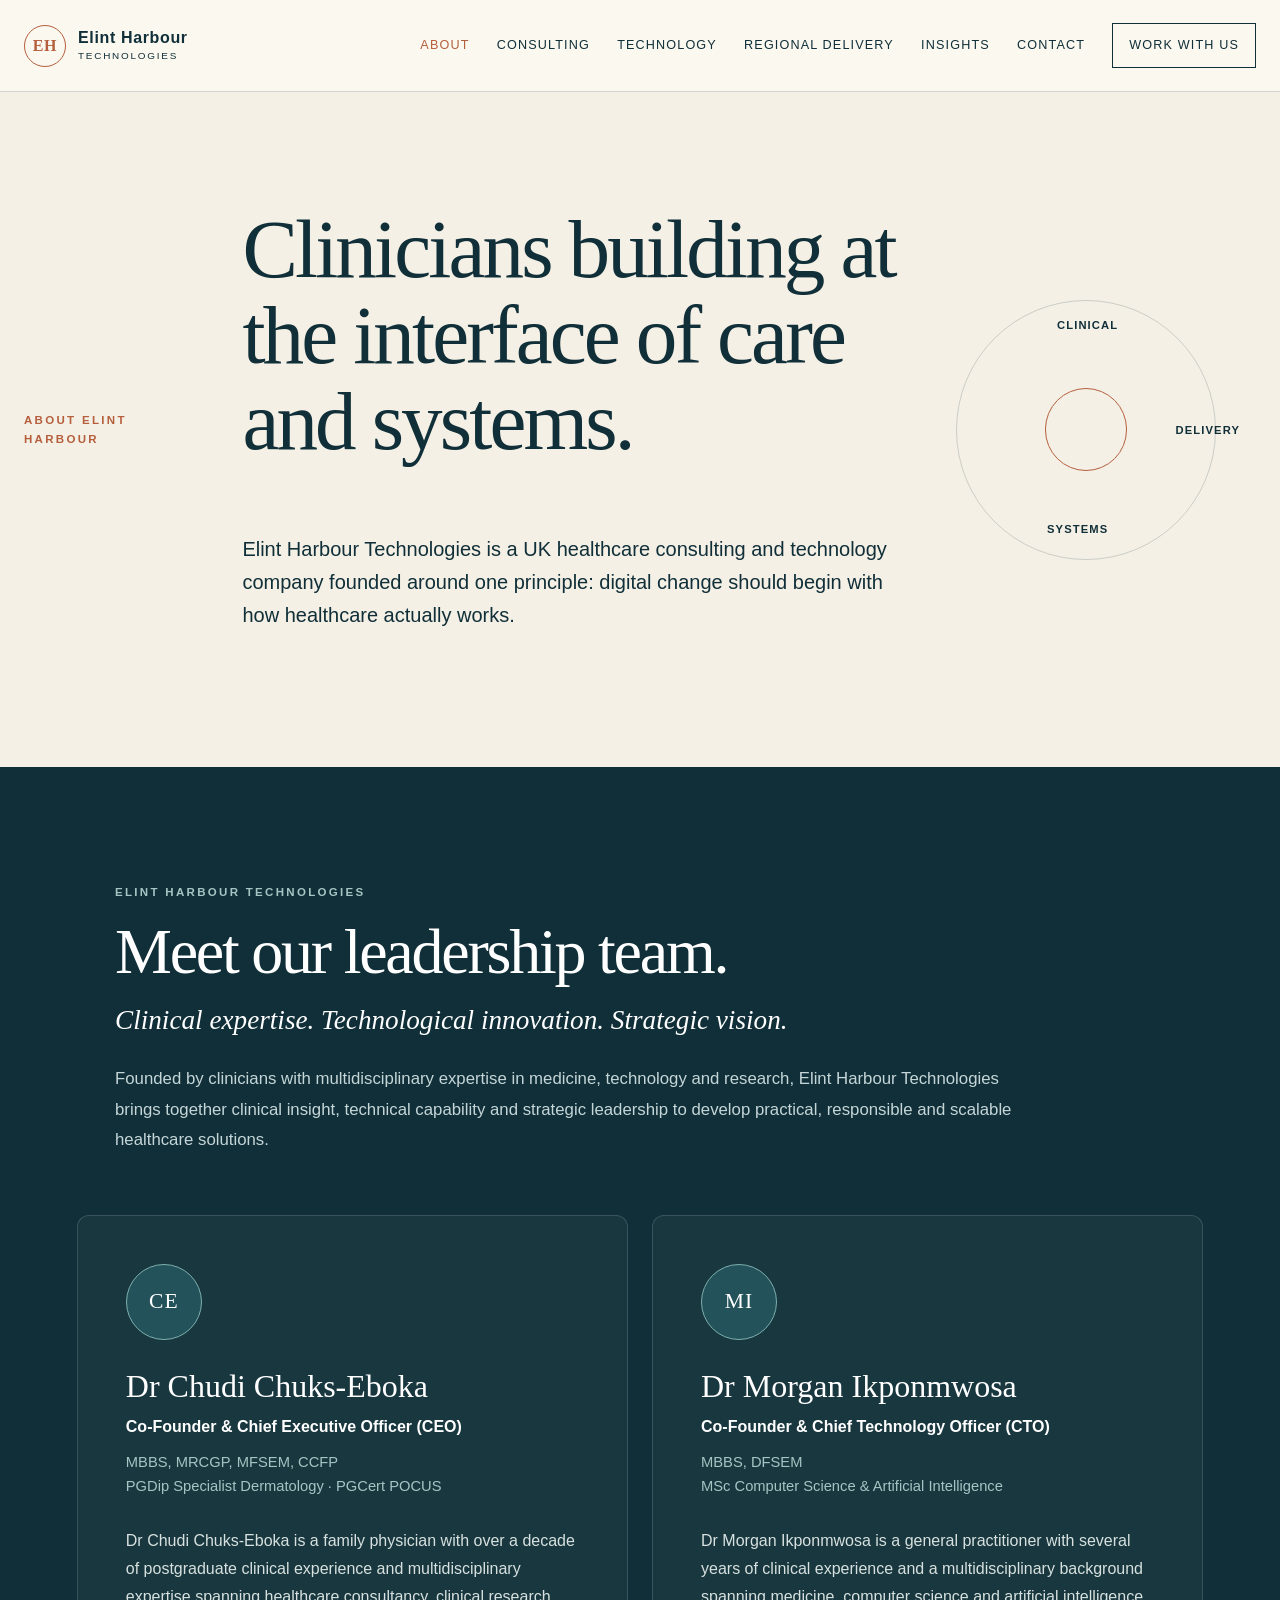
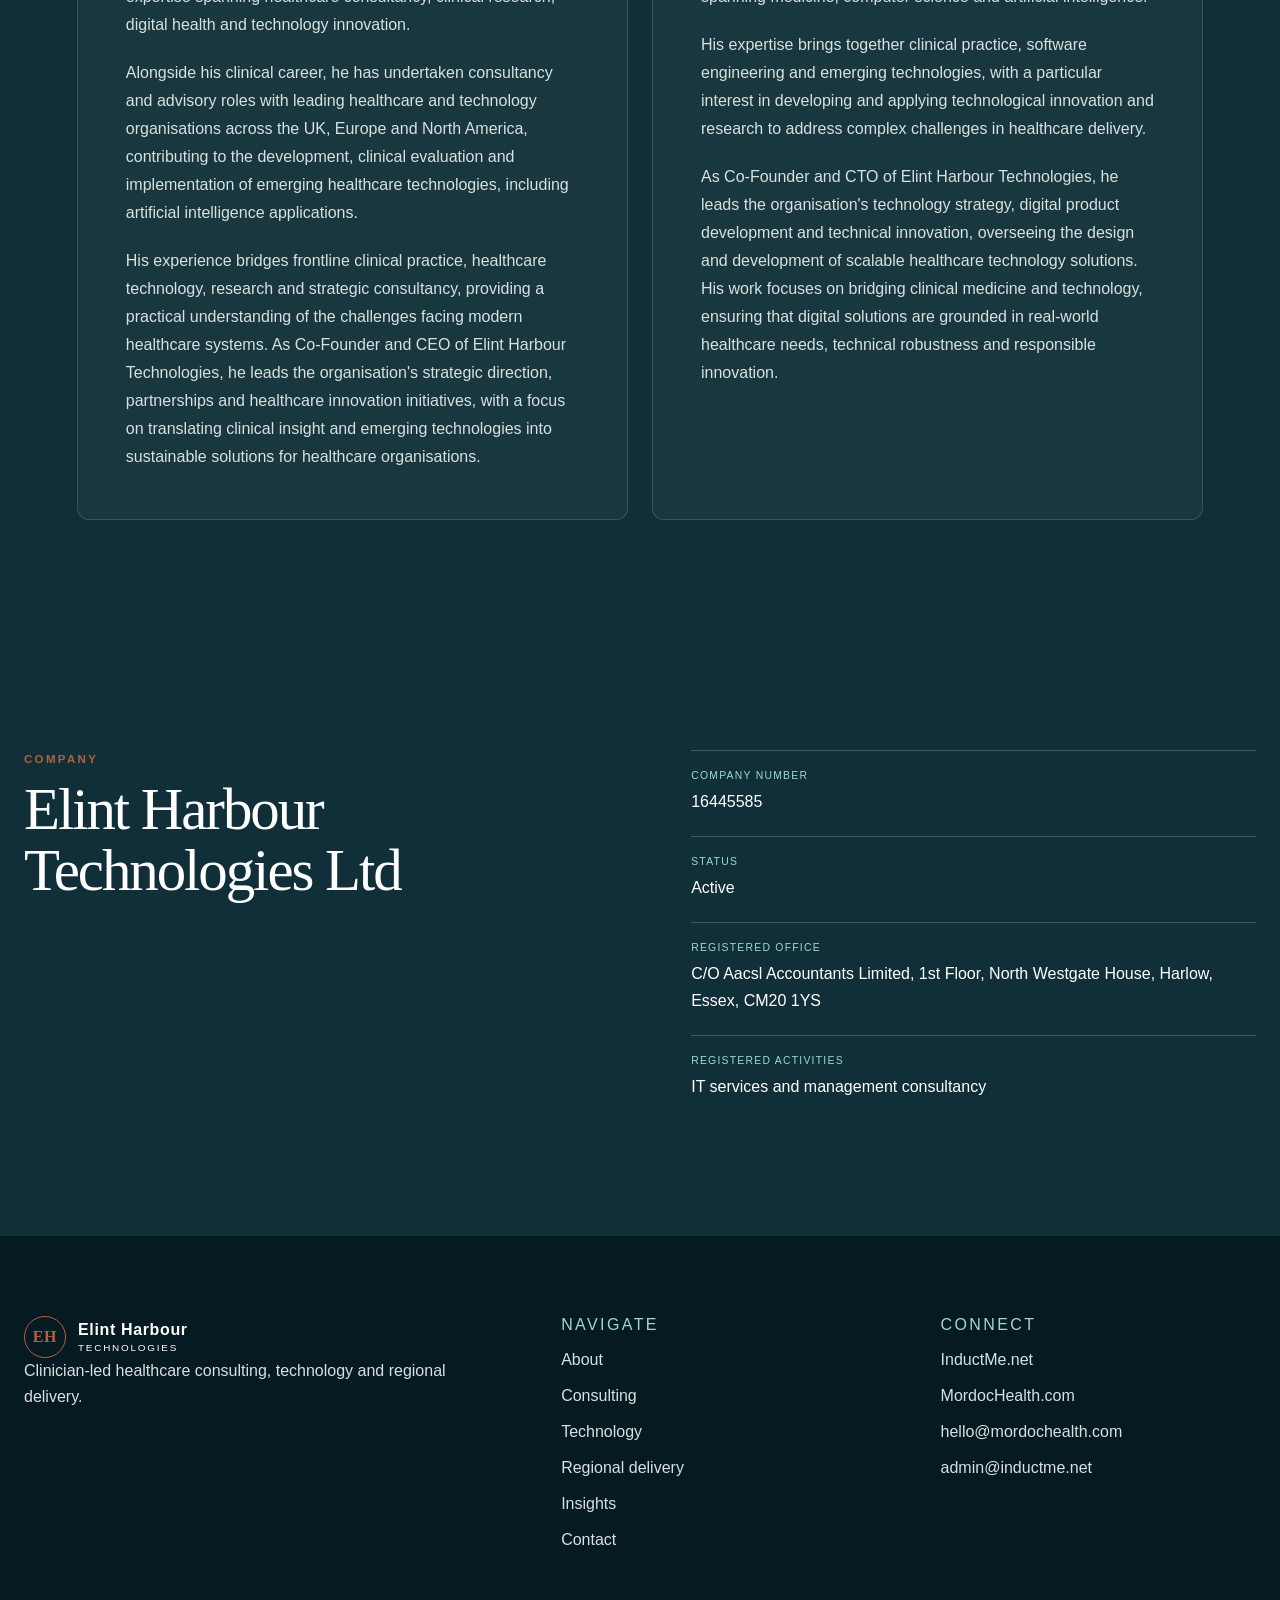
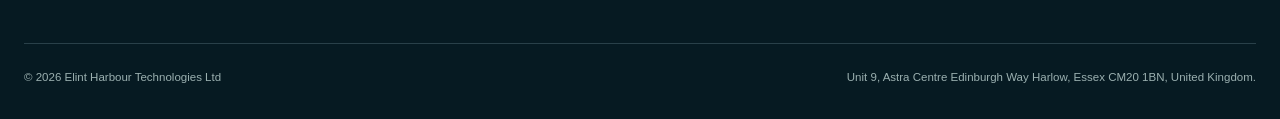
==== commit 58e37a55: "Update About page content and structure" ====
--- a/about/index.html
+++ b/about/index.html
@@ -1,3 +1,3 @@
 <!doctype html><html lang="en-GB"><head><meta charset="utf-8"><meta name="viewport" content="width=device-width,initial-scale=1"><title>About Elint Harbour Technologies</title><meta name="description" content="Meet the clinical and technology leadership team behind Elint Harbour Technologies."><meta name="theme-color" content="#102f38"><link rel="stylesheet" href="../assets/css/site.css"><script defer src="../assets/js/site.js"></script><style>
 .leadership-section{padding:clamp(80px,9vw,130px) 6%;background:#102f38;color:#fff}.leadership-intro{max-width:1050px;margin:0 auto 60px}.leadership-intro .eyebrow{color:#a5c5c4}.leadership-intro h2{margin:16px 0;font-size:clamp(2.7rem,5vw,4.8rem);line-height:1.05;color:#fff}.leadership-tagline{margin-bottom:24px;color:#fff;font:italic clamp(1.25rem,2.2vw,1.7rem)/1.45 Georgia,'Times New Roman',serif}.leadership-summary{max-width:920px;color:#c5d6d8;font-size:1.05rem;line-height:1.8}.leadership-grid{display:grid;grid-template-columns:repeat(2,minmax(0,1fr));gap:24px;max-width:1200px;margin:0 auto}.leader-card{padding:clamp(30px,4vw,48px);border:1px solid rgba(255,255,255,.14);border-radius:12px;background:rgba(255,255,255,.04)}.leader-monogram{display:grid;place-items:center;width:76px;height:76px;margin-bottom:28px;border:1px solid #7db0ae;border-radius:50%;background:#24525a;color:#fff;font:1.35rem/1 Georgia,'Times New Roman',serif;letter-spacing:.05em}.leader-card h3{margin:0 0 10px;color:#fff;font:2rem/1.15 Georgia,'Times New Roman',serif}.leader-title{margin-bottom:12px;color:#fff;font-weight:700;line-height:1.45}.leader-credentials{margin-bottom:28px;color:#a5c5c4;font-size:.92rem;line-height:1.65}.leader-bio p{margin-bottom:1.25rem;color:#d7e1df;line-height:1.75}.leader-bio p:last-child{margin-bottom:0}@media(max-width:800px){.leadership-section{padding:70px 24px}.leadership-grid{grid-template-columns:1fr}.leader-card{padding:30px 24px}.leader-card h3{font-size:1.75rem}}
-</style></head><body><a class="skip" href="#main">Skip to content</a><header class="site-header"><a class="brand" href="../"><span class="brand-mark">EH</span><span>Elint Harbour<small>Technologies</small></span></a><button class="menu" type="button" aria-expanded="false" aria-controls="primary-nav"><span>Menu</span><i></i></button><nav id="primary-nav" aria-label="Primary navigation"><a href="../about/" aria-current="page">About</a><a href="../consulting/">Consulting</a><a href="../technology/">Technology</a><a href="../regional-delivery/">Regional delivery</a><a href="../insights/">Insights</a><a href="../contact/">Contact</a><a class="nav-cta" href="../contact/">Work with us</a></nav></header><main id="main"><section class="page-hero"><div class="rule-label">About Elint Harbour</div><div class="hero-copy"><h1>Clinicians building at the interface of care and systems.</h1><p>Elint Harbour Technologies is a UK healthcare consulting and technology company founded around one principle: digital change should begin with how healthcare actually works.</p></div><div class="orbit" aria-hidden="true"><i></i><b>Clinical</b><b>Systems</b><b>Delivery</b></div></section><section class="leadership-section" aria-labelledby="leadership-heading"><div class="leadership-intro"><p class="eyebrow">Elint Harbour Technologies</p><h2 id="leadership-heading">Meet our leadership team.</h2><p class="leadership-tagline">Clinical expertise. Technological innovation. Strategic vision.</p><p class="leadership-summary">Founded by clinicians with multidisciplinary expertise in medicine, technology and research, Elint Harbour Technologies brings together clinical insight, technical capability and strategic leadership to develop practical, responsible and scalable healthcare solutions.</p></div><div class="leadership-grid"><article class="leader-card"><div class="leader-monogram" aria-hidden="true">CE</div><h3>Dr Chudi Chuks-Eboka</h3><p class="leader-title">Co-Founder &amp; Chief Executive Officer (CEO)</p><p class="leader-credentials">MBBS, MRCGP, MFSEM, CCFP<br>PGDip Specialist Dermatology · PGCert POCUS</p><div class="leader-bio"><p>Dr Chudi Chuks-Eboka is a family physician with over a decade of postgraduate clinical experience and multidisciplinary expertise spanning healthcare consultancy, clinical research, digital health and technology innovation.</p><p>Alongside his clinical career, he has undertaken consultancy and advisory roles with leading healthcare and technology organisations across the UK, Europe and North America, contributing to the development, clinical evaluation and implementation of emerging healthcare technologies, including artificial intelligence applications.</p><p>His experience bridges frontline clinical practice, healthcare technology, research and strategic consultancy, providing a practical understanding of the challenges facing modern healthcare systems. As Co-Founder and CEO of Elint Harbour Technologies, he leads the organisation's strategic direction, partnerships and healthcare innovation initiatives, with a focus on translating clinical insight and emerging technologies into sustainable solutions for healthcare organisations.</p></div></article><article class="leader-card"><div class="leader-monogram" aria-hidden="true">MI</div><h3>Dr Morgan Ikponmwosa</h3><p class="leader-title">Co-Founder &amp; Chief Technology Officer (CTO)</p><p class="leader-credentials">MBBS, MRCGP, DFSEM<br>MSc Computer Science &amp; Artificial Intelligence</p><div class="leader-bio"><p>Dr Morgan Ikponmwosa is a general practitioner with several years of clinical experience and a multidisciplinary background spanning medicine, computer science and artificial intelligence.</p><p>His expertise brings together clinical practice, software engineering and emerging technologies, with a particular interest in developing and applying technological innovation and research to address complex challenges in healthcare delivery.</p><p>As Co-Founder and CTO of Elint Harbour Technologies, he leads the organisation's technology strategy, digital product development and technical innovation, overseeing the design and development of scalable healthcare technology solutions. His work focuses on bridging clinical medicine and technology, ensuring that digital solutions are grounded in real-world healthcare needs, technical robustness and responsible innovation.</p></div></article></div></section><section class="company-facts"><div><p class="eyebrow">Company</p><h2>Elint Harbour Technologies Ltd</h2></div><dl><div><dt>Company number</dt><dd>16445585</dd></div><div><dt>Status</dt><dd>Active</dd></div><div><dt>Registered office</dt><dd>C/O Aacsl Accountants Limited, 1st Floor, North Westgate House, Harlow, Essex, CM20 1YS</dd></div><div><dt>Registered activities</dt><dd>IT services and management consultancy</dd></div></dl></section></main><footer><div class="footer-grid"><div><a class="brand inverse" href="../"><span class="brand-mark">EH</span><span>Elint Harbour<small>Technologies</small></span></a><p>Clinician-led healthcare consulting, technology and regional delivery.</p></div><div><h2>Navigate</h2><a href="../about/" aria-current="page">About</a><a href="../consulting/">Consulting</a><a href="../technology/">Technology</a><a href="../regional-delivery/">Regional delivery</a><a href="../insights/">Insights</a><a href="../contact/">Contact</a></div><div><h2>Connect</h2><a href="https://inductme.net/">InductMe.net</a><a href="https://mordochealth.com/">MordocHealth.com</a><a href="mailto:hello@mordochealth.com">hello@mordochealth.com</a><a href="mailto:admin@inductme.net">admin@inductme.net</a></div></div><div class="legal"><span>© 2026 Elint Harbour Technologies Ltd</span><span>Unit 9, Astra Centre Edinburgh Way Harlow, Essex CM20 1BN, United Kingdom.</span></div></footer></body></html>+</style></head><body><a class="skip" href="#main">Skip to content</a><header class="site-header"><a class="brand" href="../"><span class="brand-mark">EH</span><span>Elint Harbour<small>Technologies</small></span></a><button class="menu" type="button" aria-expanded="false" aria-controls="primary-nav"><span>Menu</span><i></i></button><nav id="primary-nav" aria-label="Primary navigation"><a href="../about/" aria-current="page">About</a><a href="../consulting/">Consulting</a><a href="../technology/">Technology</a><a href="../regional-delivery/">Regional delivery</a><a href="../insights/">Insights</a><a href="../contact/">Contact</a><a class="nav-cta" href="../contact/">Work with us</a></nav></header><main id="main"><section class="page-hero"><div class="rule-label">About Elint Harbour</div><div class="hero-copy"><h1>Clinicians building at the interface of care and systems.</h1><p>Elint Harbour Technologies is a UK healthcare consulting and technology company founded around one principle: digital change should begin with how healthcare actually works.</p></div><div class="orbit" aria-hidden="true"><i></i><b>Clinical</b><b>Systems</b><b>Delivery</b></div></section><section class="leadership-section" aria-labelledby="leadership-heading"><div class="leadership-intro"><p class="eyebrow">Elint Harbour Technologies</p><h2 id="leadership-heading">Meet our leadership team.</h2><p class="leadership-tagline">Clinical expertise. Technological innovation. Strategic vision.</p><p class="leadership-summary">Founded by clinicians with multidisciplinary expertise in medicine, technology and research, Elint Harbour Technologies brings together clinical insight, technical capability and strategic leadership to develop practical, responsible and scalable healthcare solutions.</p></div><div class="leadership-grid"><article class="leader-card"><div class="leader-monogram" aria-hidden="true">CE</div><h3>Dr Chudi Chuks-Eboka</h3><p class="leader-title">Co-Founder &amp; Chief Executive Officer (CEO)</p><p class="leader-credentials">MBBS, MRCGP, MFSEM, CCFP<br>PGDip Specialist Dermatology · PGCert POCUS</p><div class="leader-bio"><p>Dr Chudi Chuks-Eboka is a family physician with over a decade of postgraduate clinical experience and multidisciplinary expertise spanning healthcare consultancy, clinical research, digital health and technology innovation.</p><p>Alongside his clinical career, he has undertaken consultancy and advisory roles with leading healthcare and technology organisations across the UK, Europe and North America, contributing to the development, clinical evaluation and implementation of emerging healthcare technologies, including artificial intelligence applications.</p><p>His experience bridges frontline clinical practice, healthcare technology, research and strategic consultancy, providing a practical understanding of the challenges facing modern healthcare systems. As Co-Founder and CEO of Elint Harbour Technologies, he leads the organisation's strategic direction, partnerships and healthcare innovation initiatives, with a focus on translating clinical insight and emerging technologies into sustainable solutions for healthcare organisations.</p></div></article><article class="leader-card"><div class="leader-monogram" aria-hidden="true">MI</div><h3>Dr Morgan Ikponmwosa</h3><p class="leader-title">Co-Founder &amp; Chief Technology Officer (CTO)</p><p class="leader-credentials">MBBS, DFSEM<br>MSc Computer Science &amp; Artificial Intelligence</p><div class="leader-bio"><p>Dr Morgan Ikponmwosa is a general practitioner with several years of clinical experience and a multidisciplinary background spanning medicine, computer science and artificial intelligence.</p><p>His expertise brings together clinical practice, software engineering and emerging technologies, with a particular interest in developing and applying technological innovation and research to address complex challenges in healthcare delivery.</p><p>As Co-Founder and CTO of Elint Harbour Technologies, he leads the organisation's technology strategy, digital product development and technical innovation, overseeing the design and development of scalable healthcare technology solutions. His work focuses on bridging clinical medicine and technology, ensuring that digital solutions are grounded in real-world healthcare needs, technical robustness and responsible innovation.</p></div></article></div></section><section class="company-facts"><div><p class="eyebrow">Company</p><h2>Elint Harbour Technologies Ltd</h2></div><dl><div><dt>Company number</dt><dd>16445585</dd></div><div><dt>Status</dt><dd>Active</dd></div><div><dt>Registered office</dt><dd>C/O Aacsl Accountants Limited, 1st Floor, North Westgate House, Harlow, Essex, CM20 1YS</dd></div><div><dt>Registered activities</dt><dd>IT services and management consultancy</dd></div></dl></section></main><footer><div class="footer-grid"><div><a class="brand inverse" href="../"><span class="brand-mark">EH</span><span>Elint Harbour<small>Technologies</small></span></a><p>Clinician-led healthcare consulting, technology and regional delivery.</p></div><div><h2>Navigate</h2><a href="../about/" aria-current="page">About</a><a href="../consulting/">Consulting</a><a href="../technology/">Technology</a><a href="../regional-delivery/">Regional delivery</a><a href="../insights/">Insights</a><a href="../contact/">Contact</a></div><div><h2>Connect</h2><a href="https://inductme.net/">InductMe.net</a><a href="https://mordochealth.com/">MordocHealth.com</a><a href="mailto:hello@mordochealth.com">hello@mordochealth.com</a><a href="mailto:admin@inductme.net">admin@inductme.net</a></div></div><div class="legal"><span>© 2026 Elint Harbour Technologies Ltd</span><span>Unit 9, Astra Centre Edinburgh Way Harlow, Essex CM20 1BN, United Kingdom.</span></div></footer></body></html>
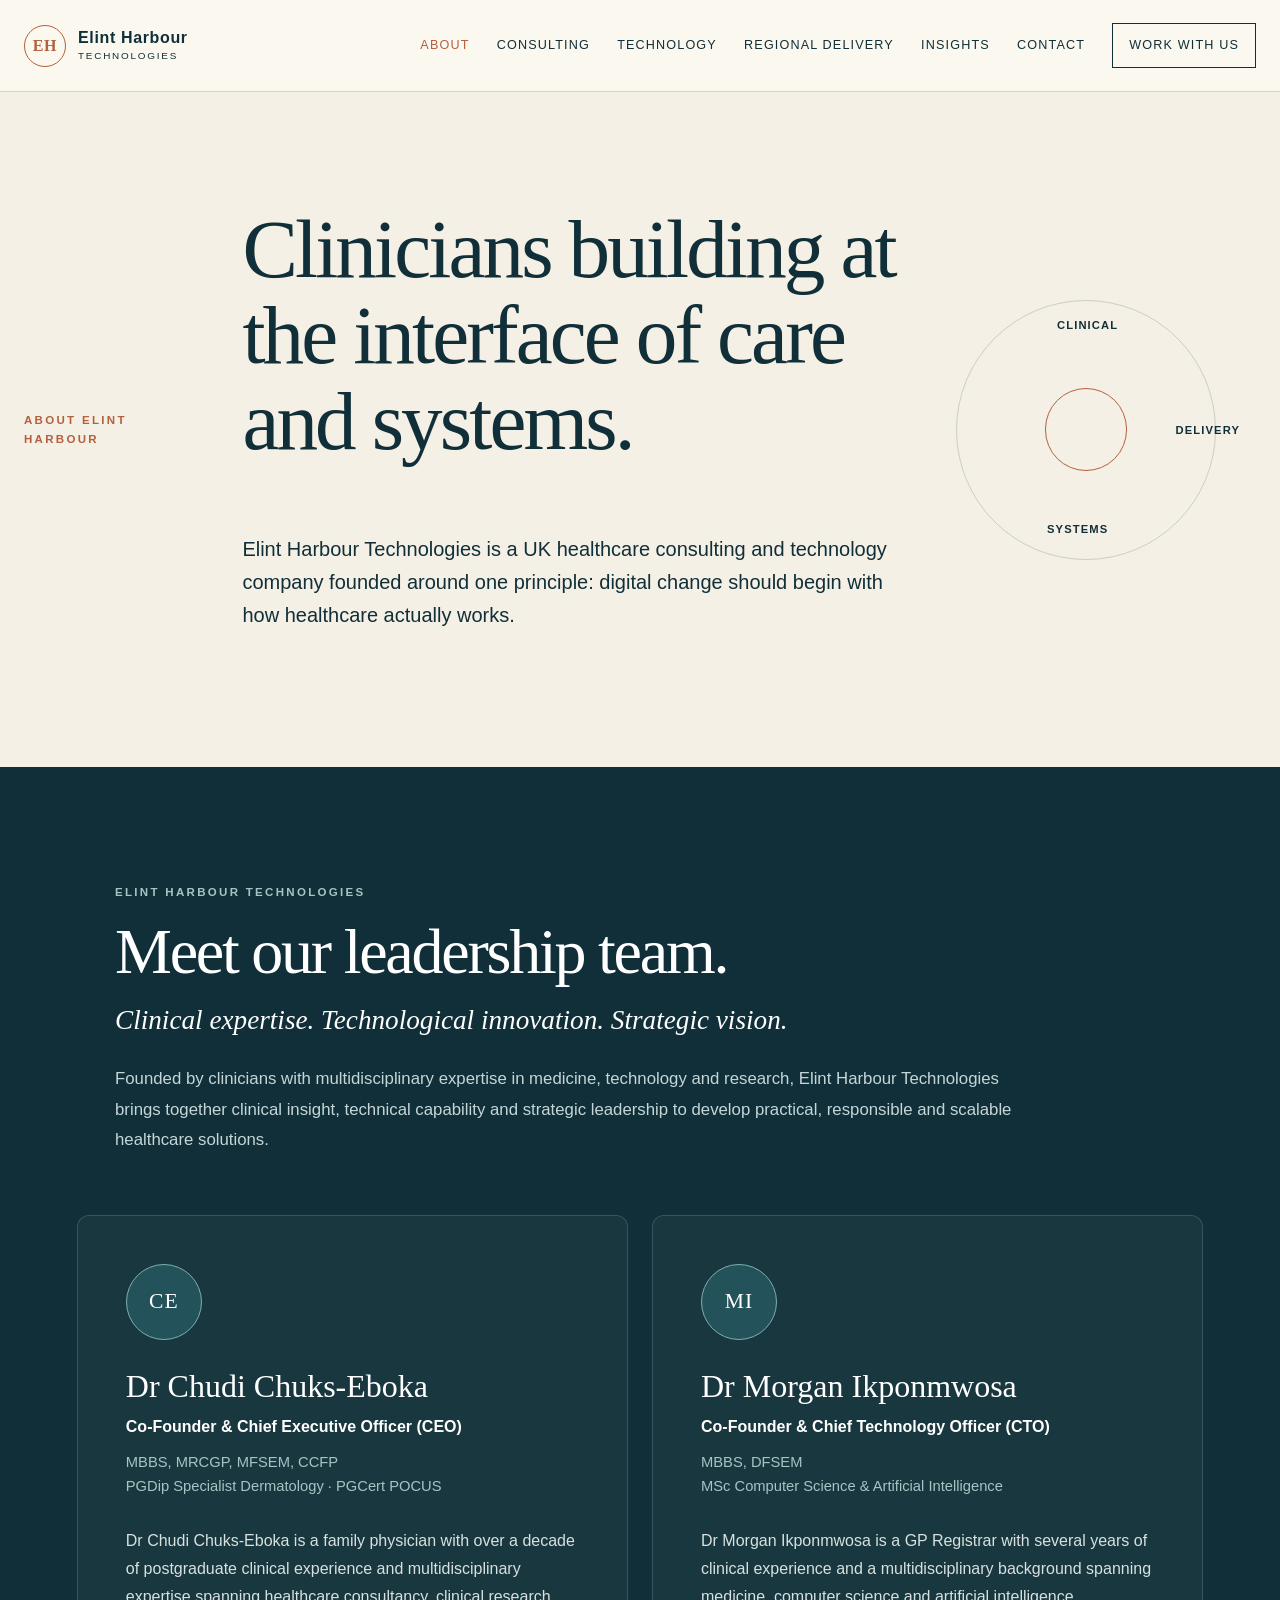
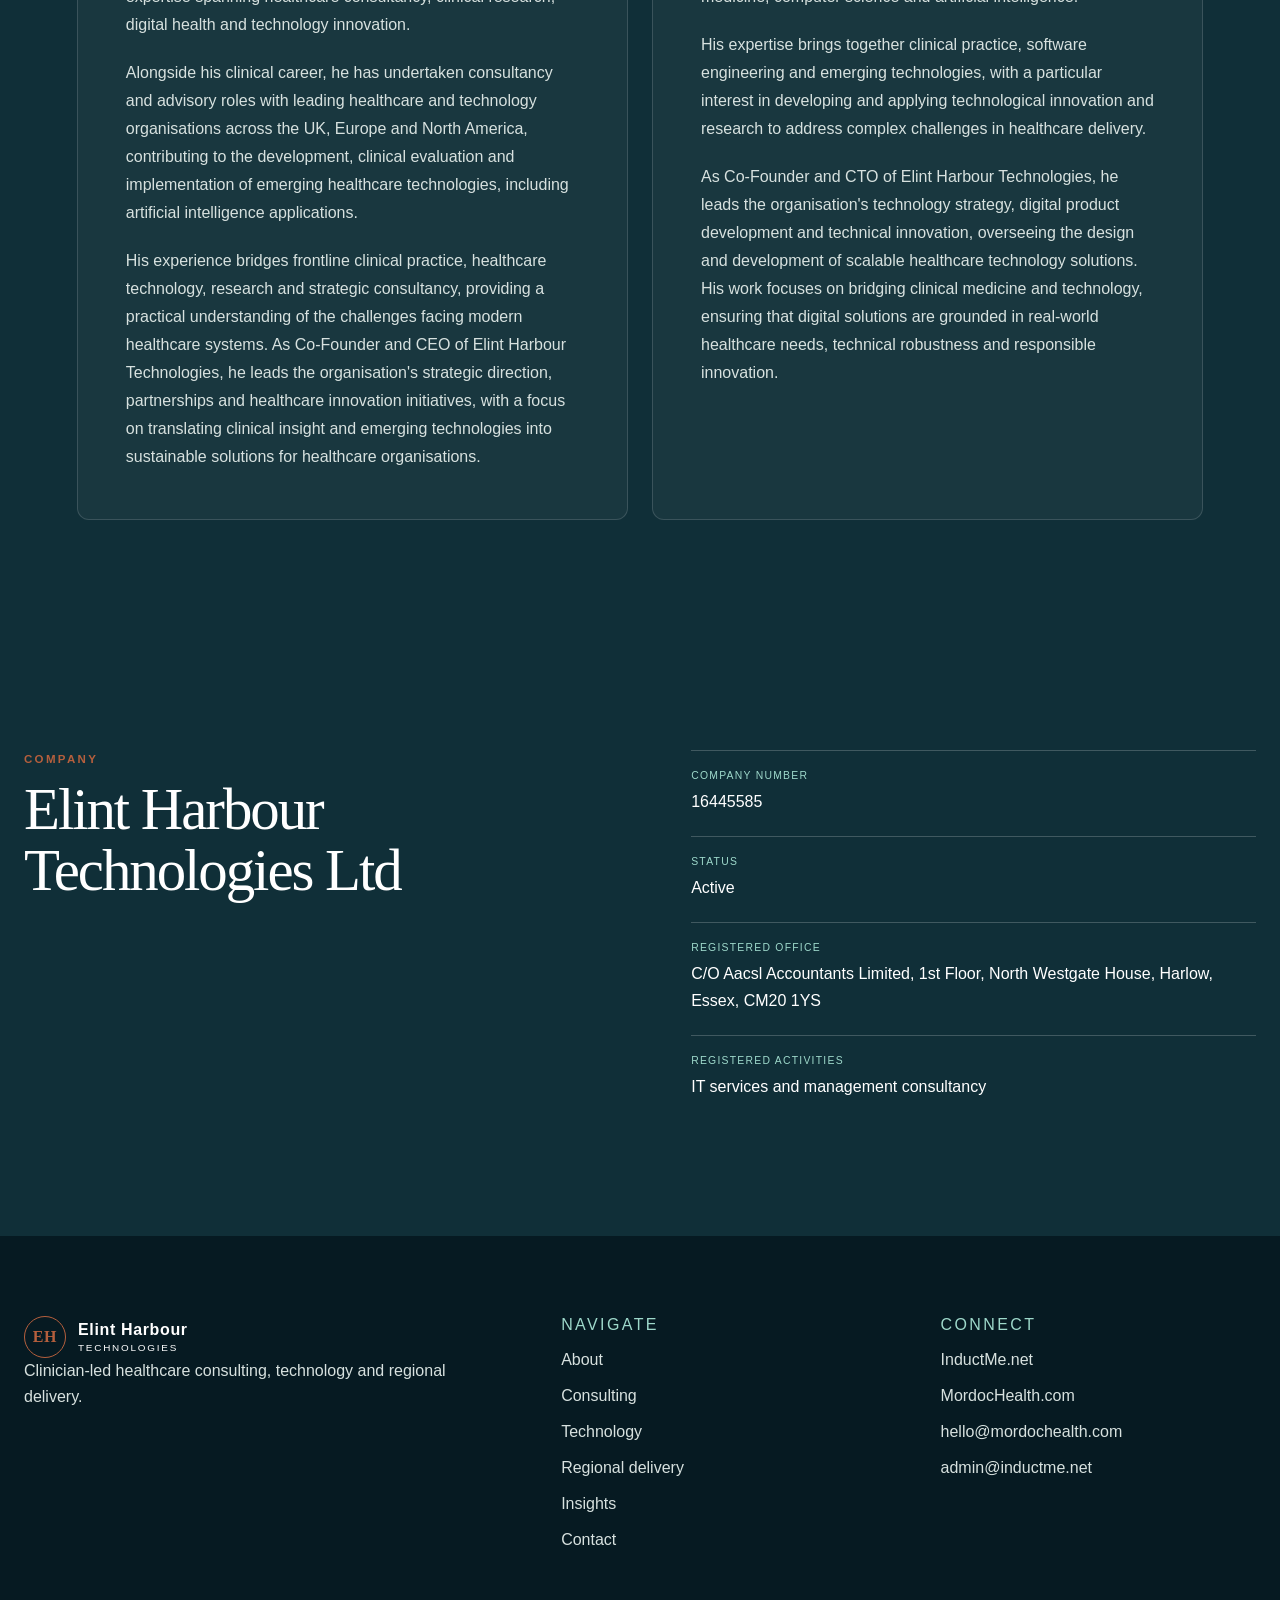
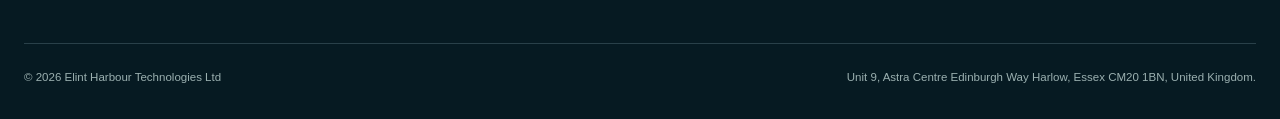
==== commit beb311b6: "Update index.html" ====
--- a/about/index.html
+++ b/about/index.html
@@ -1,3 +1,3 @@
 <!doctype html><html lang="en-GB"><head><meta charset="utf-8"><meta name="viewport" content="width=device-width,initial-scale=1"><title>About Elint Harbour Technologies</title><meta name="description" content="Meet the clinical and technology leadership team behind Elint Harbour Technologies."><meta name="theme-color" content="#102f38"><link rel="stylesheet" href="../assets/css/site.css"><script defer src="../assets/js/site.js"></script><style>
 .leadership-section{padding:clamp(80px,9vw,130px) 6%;background:#102f38;color:#fff}.leadership-intro{max-width:1050px;margin:0 auto 60px}.leadership-intro .eyebrow{color:#a5c5c4}.leadership-intro h2{margin:16px 0;font-size:clamp(2.7rem,5vw,4.8rem);line-height:1.05;color:#fff}.leadership-tagline{margin-bottom:24px;color:#fff;font:italic clamp(1.25rem,2.2vw,1.7rem)/1.45 Georgia,'Times New Roman',serif}.leadership-summary{max-width:920px;color:#c5d6d8;font-size:1.05rem;line-height:1.8}.leadership-grid{display:grid;grid-template-columns:repeat(2,minmax(0,1fr));gap:24px;max-width:1200px;margin:0 auto}.leader-card{padding:clamp(30px,4vw,48px);border:1px solid rgba(255,255,255,.14);border-radius:12px;background:rgba(255,255,255,.04)}.leader-monogram{display:grid;place-items:center;width:76px;height:76px;margin-bottom:28px;border:1px solid #7db0ae;border-radius:50%;background:#24525a;color:#fff;font:1.35rem/1 Georgia,'Times New Roman',serif;letter-spacing:.05em}.leader-card h3{margin:0 0 10px;color:#fff;font:2rem/1.15 Georgia,'Times New Roman',serif}.leader-title{margin-bottom:12px;color:#fff;font-weight:700;line-height:1.45}.leader-credentials{margin-bottom:28px;color:#a5c5c4;font-size:.92rem;line-height:1.65}.leader-bio p{margin-bottom:1.25rem;color:#d7e1df;line-height:1.75}.leader-bio p:last-child{margin-bottom:0}@media(max-width:800px){.leadership-section{padding:70px 24px}.leadership-grid{grid-template-columns:1fr}.leader-card{padding:30px 24px}.leader-card h3{font-size:1.75rem}}
-</style></head><body><a class="skip" href="#main">Skip to content</a><header class="site-header"><a class="brand" href="../"><span class="brand-mark">EH</span><span>Elint Harbour<small>Technologies</small></span></a><button class="menu" type="button" aria-expanded="false" aria-controls="primary-nav"><span>Menu</span><i></i></button><nav id="primary-nav" aria-label="Primary navigation"><a href="../about/" aria-current="page">About</a><a href="../consulting/">Consulting</a><a href="../technology/">Technology</a><a href="../regional-delivery/">Regional delivery</a><a href="../insights/">Insights</a><a href="../contact/">Contact</a><a class="nav-cta" href="../contact/">Work with us</a></nav></header><main id="main"><section class="page-hero"><div class="rule-label">About Elint Harbour</div><div class="hero-copy"><h1>Clinicians building at the interface of care and systems.</h1><p>Elint Harbour Technologies is a UK healthcare consulting and technology company founded around one principle: digital change should begin with how healthcare actually works.</p></div><div class="orbit" aria-hidden="true"><i></i><b>Clinical</b><b>Systems</b><b>Delivery</b></div></section><section class="leadership-section" aria-labelledby="leadership-heading"><div class="leadership-intro"><p class="eyebrow">Elint Harbour Technologies</p><h2 id="leadership-heading">Meet our leadership team.</h2><p class="leadership-tagline">Clinical expertise. Technological innovation. Strategic vision.</p><p class="leadership-summary">Founded by clinicians with multidisciplinary expertise in medicine, technology and research, Elint Harbour Technologies brings together clinical insight, technical capability and strategic leadership to develop practical, responsible and scalable healthcare solutions.</p></div><div class="leadership-grid"><article class="leader-card"><div class="leader-monogram" aria-hidden="true">CE</div><h3>Dr Chudi Chuks-Eboka</h3><p class="leader-title">Co-Founder &amp; Chief Executive Officer (CEO)</p><p class="leader-credentials">MBBS, MRCGP, MFSEM, CCFP<br>PGDip Specialist Dermatology · PGCert POCUS</p><div class="leader-bio"><p>Dr Chudi Chuks-Eboka is a family physician with over a decade of postgraduate clinical experience and multidisciplinary expertise spanning healthcare consultancy, clinical research, digital health and technology innovation.</p><p>Alongside his clinical career, he has undertaken consultancy and advisory roles with leading healthcare and technology organisations across the UK, Europe and North America, contributing to the development, clinical evaluation and implementation of emerging healthcare technologies, including artificial intelligence applications.</p><p>His experience bridges frontline clinical practice, healthcare technology, research and strategic consultancy, providing a practical understanding of the challenges facing modern healthcare systems. As Co-Founder and CEO of Elint Harbour Technologies, he leads the organisation's strategic direction, partnerships and healthcare innovation initiatives, with a focus on translating clinical insight and emerging technologies into sustainable solutions for healthcare organisations.</p></div></article><article class="leader-card"><div class="leader-monogram" aria-hidden="true">MI</div><h3>Dr Morgan Ikponmwosa</h3><p class="leader-title">Co-Founder &amp; Chief Technology Officer (CTO)</p><p class="leader-credentials">MBBS, DFSEM<br>MSc Computer Science &amp; Artificial Intelligence</p><div class="leader-bio"><p>Dr Morgan Ikponmwosa is a general practitioner with several years of clinical experience and a multidisciplinary background spanning medicine, computer science and artificial intelligence.</p><p>His expertise brings together clinical practice, software engineering and emerging technologies, with a particular interest in developing and applying technological innovation and research to address complex challenges in healthcare delivery.</p><p>As Co-Founder and CTO of Elint Harbour Technologies, he leads the organisation's technology strategy, digital product development and technical innovation, overseeing the design and development of scalable healthcare technology solutions. His work focuses on bridging clinical medicine and technology, ensuring that digital solutions are grounded in real-world healthcare needs, technical robustness and responsible innovation.</p></div></article></div></section><section class="company-facts"><div><p class="eyebrow">Company</p><h2>Elint Harbour Technologies Ltd</h2></div><dl><div><dt>Company number</dt><dd>16445585</dd></div><div><dt>Status</dt><dd>Active</dd></div><div><dt>Registered office</dt><dd>C/O Aacsl Accountants Limited, 1st Floor, North Westgate House, Harlow, Essex, CM20 1YS</dd></div><div><dt>Registered activities</dt><dd>IT services and management consultancy</dd></div></dl></section></main><footer><div class="footer-grid"><div><a class="brand inverse" href="../"><span class="brand-mark">EH</span><span>Elint Harbour<small>Technologies</small></span></a><p>Clinician-led healthcare consulting, technology and regional delivery.</p></div><div><h2>Navigate</h2><a href="../about/" aria-current="page">About</a><a href="../consulting/">Consulting</a><a href="../technology/">Technology</a><a href="../regional-delivery/">Regional delivery</a><a href="../insights/">Insights</a><a href="../contact/">Contact</a></div><div><h2>Connect</h2><a href="https://inductme.net/">InductMe.net</a><a href="https://mordochealth.com/">MordocHealth.com</a><a href="mailto:hello@mordochealth.com">hello@mordochealth.com</a><a href="mailto:admin@inductme.net">admin@inductme.net</a></div></div><div class="legal"><span>© 2026 Elint Harbour Technologies Ltd</span><span>Unit 9, Astra Centre Edinburgh Way Harlow, Essex CM20 1BN, United Kingdom.</span></div></footer></body></html>
+</style></head><body><a class="skip" href="#main">Skip to content</a><header class="site-header"><a class="brand" href="../"><span class="brand-mark">EH</span><span>Elint Harbour<small>Technologies</small></span></a><button class="menu" type="button" aria-expanded="false" aria-controls="primary-nav"><span>Menu</span><i></i></button><nav id="primary-nav" aria-label="Primary navigation"><a href="../about/" aria-current="page">About</a><a href="../consulting/">Consulting</a><a href="../technology/">Technology</a><a href="../regional-delivery/">Regional delivery</a><a href="../insights/">Insights</a><a href="../contact/">Contact</a><a class="nav-cta" href="../contact/">Work with us</a></nav></header><main id="main"><section class="page-hero"><div class="rule-label">About Elint Harbour</div><div class="hero-copy"><h1>Clinicians building at the interface of care and systems.</h1><p>Elint Harbour Technologies is a UK healthcare consulting and technology company founded around one principle: digital change should begin with how healthcare actually works.</p></div><div class="orbit" aria-hidden="true"><i></i><b>Clinical</b><b>Systems</b><b>Delivery</b></div></section><section class="leadership-section" aria-labelledby="leadership-heading"><div class="leadership-intro"><p class="eyebrow">Elint Harbour Technologies</p><h2 id="leadership-heading">Meet our leadership team.</h2><p class="leadership-tagline">Clinical expertise. Technological innovation. Strategic vision.</p><p class="leadership-summary">Founded by clinicians with multidisciplinary expertise in medicine, technology and research, Elint Harbour Technologies brings together clinical insight, technical capability and strategic leadership to develop practical, responsible and scalable healthcare solutions.</p></div><div class="leadership-grid"><article class="leader-card"><div class="leader-monogram" aria-hidden="true">CE</div><h3>Dr Chudi Chuks-Eboka</h3><p class="leader-title">Co-Founder &amp; Chief Executive Officer (CEO)</p><p class="leader-credentials">MBBS, MRCGP, MFSEM, CCFP<br>PGDip Specialist Dermatology · PGCert POCUS</p><div class="leader-bio"><p>Dr Chudi Chuks-Eboka is a family physician with over a decade of postgraduate clinical experience and multidisciplinary expertise spanning healthcare consultancy, clinical research, digital health and technology innovation.</p><p>Alongside his clinical career, he has undertaken consultancy and advisory roles with leading healthcare and technology organisations across the UK, Europe and North America, contributing to the development, clinical evaluation and implementation of emerging healthcare technologies, including artificial intelligence applications.</p><p>His experience bridges frontline clinical practice, healthcare technology, research and strategic consultancy, providing a practical understanding of the challenges facing modern healthcare systems. As Co-Founder and CEO of Elint Harbour Technologies, he leads the organisation's strategic direction, partnerships and healthcare innovation initiatives, with a focus on translating clinical insight and emerging technologies into sustainable solutions for healthcare organisations.</p></div></article><article class="leader-card"><div class="leader-monogram" aria-hidden="true">MI</div><h3>Dr Morgan Ikponmwosa</h3><p class="leader-title">Co-Founder &amp; Chief Technology Officer (CTO)</p><p class="leader-credentials">MBBS, DFSEM<br>MSc Computer Science &amp; Artificial Intelligence</p><div class="leader-bio"><p>Dr Morgan Ikponmwosa is a GP Registrar with several years of clinical experience and a multidisciplinary background spanning medicine, computer science and artificial intelligence.</p><p>His expertise brings together clinical practice, software engineering and emerging technologies, with a particular interest in developing and applying technological innovation and research to address complex challenges in healthcare delivery.</p><p>As Co-Founder and CTO of Elint Harbour Technologies, he leads the organisation's technology strategy, digital product development and technical innovation, overseeing the design and development of scalable healthcare technology solutions. His work focuses on bridging clinical medicine and technology, ensuring that digital solutions are grounded in real-world healthcare needs, technical robustness and responsible innovation.</p></div></article></div></section><section class="company-facts"><div><p class="eyebrow">Company</p><h2>Elint Harbour Technologies Ltd</h2></div><dl><div><dt>Company number</dt><dd>16445585</dd></div><div><dt>Status</dt><dd>Active</dd></div><div><dt>Registered office</dt><dd>C/O Aacsl Accountants Limited, 1st Floor, North Westgate House, Harlow, Essex, CM20 1YS</dd></div><div><dt>Registered activities</dt><dd>IT services and management consultancy</dd></div></dl></section></main><footer><div class="footer-grid"><div><a class="brand inverse" href="../"><span class="brand-mark">EH</span><span>Elint Harbour<small>Technologies</small></span></a><p>Clinician-led healthcare consulting, technology and regional delivery.</p></div><div><h2>Navigate</h2><a href="../about/" aria-current="page">About</a><a href="../consulting/">Consulting</a><a href="../technology/">Technology</a><a href="../regional-delivery/">Regional delivery</a><a href="../insights/">Insights</a><a href="../contact/">Contact</a></div><div><h2>Connect</h2><a href="https://inductme.net/">InductMe.net</a><a href="https://mordochealth.com/">MordocHealth.com</a><a href="mailto:hello@mordochealth.com">hello@mordochealth.com</a><a href="mailto:admin@inductme.net">admin@inductme.net</a></div></div><div class="legal"><span>© 2026 Elint Harbour Technologies Ltd</span><span>Unit 9, Astra Centre Edinburgh Way Harlow, Essex CM20 1BN, United Kingdom.</span></div></footer></body></html>
